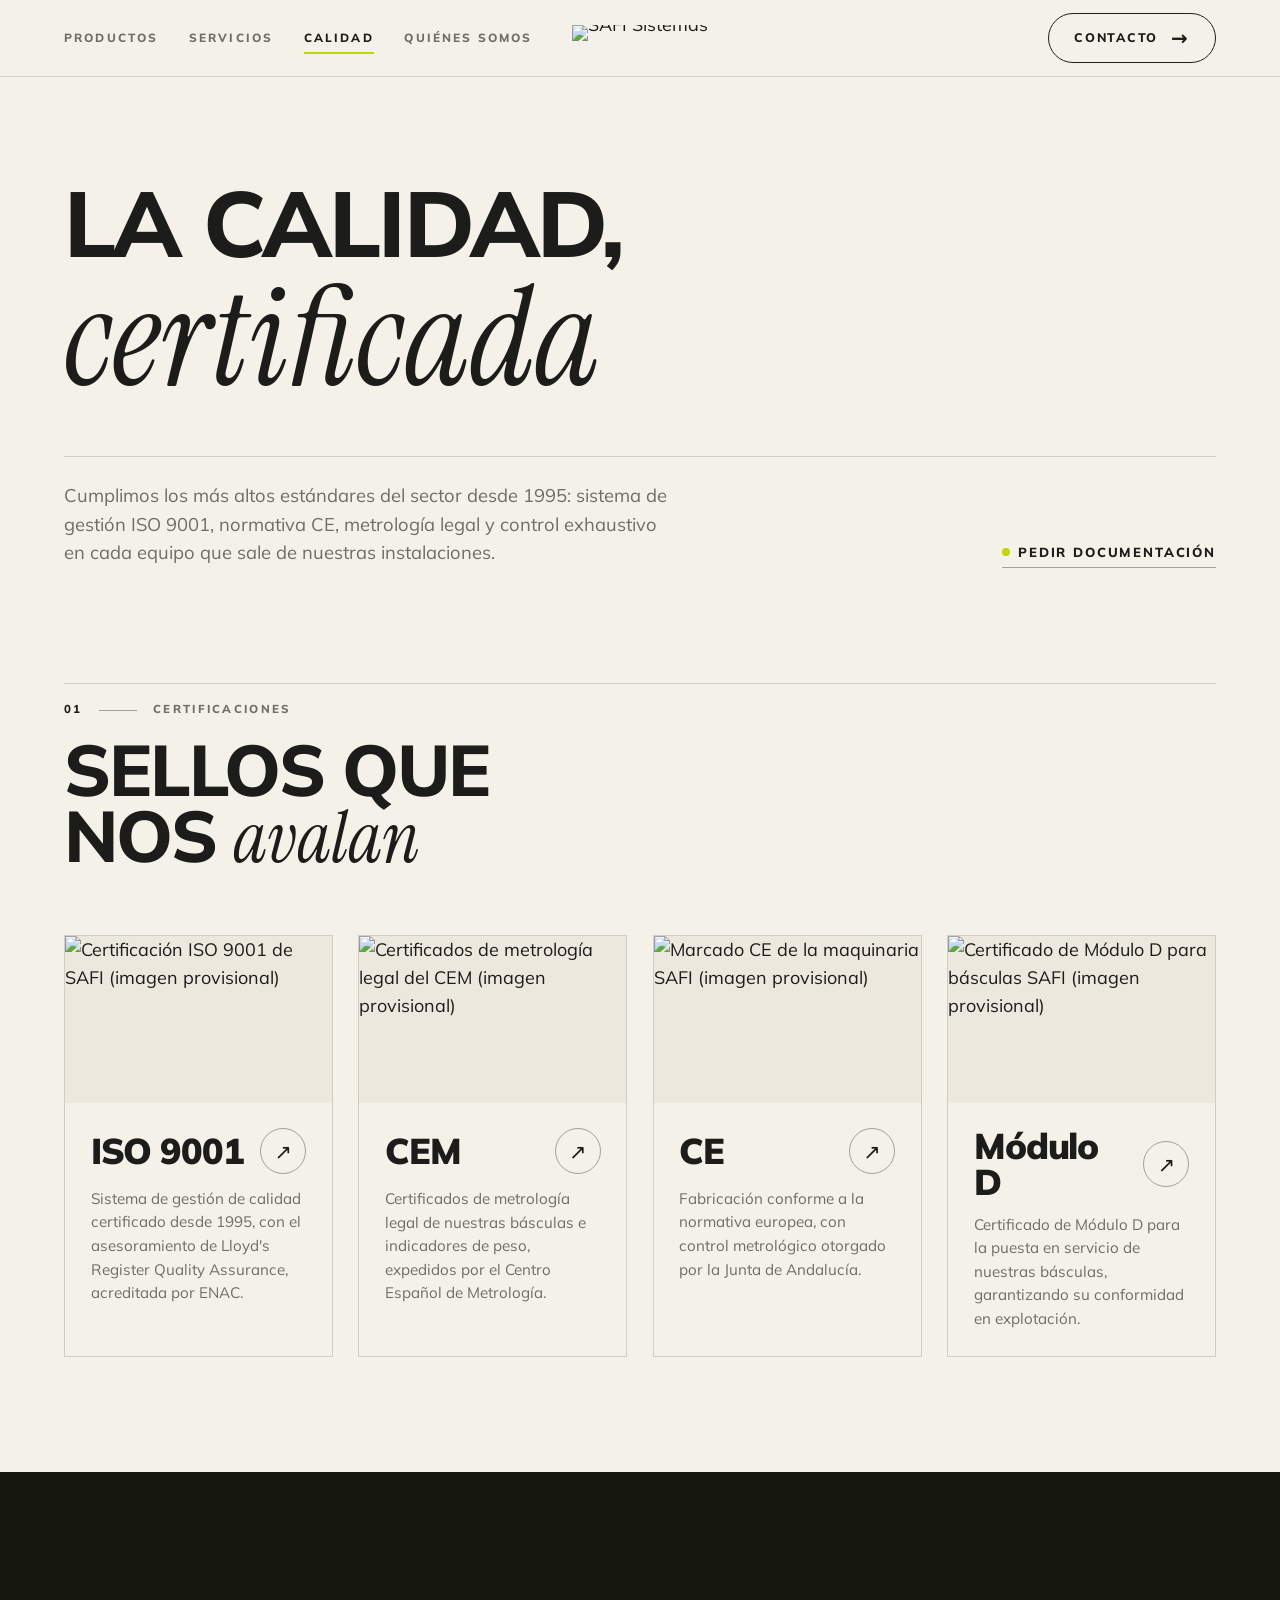
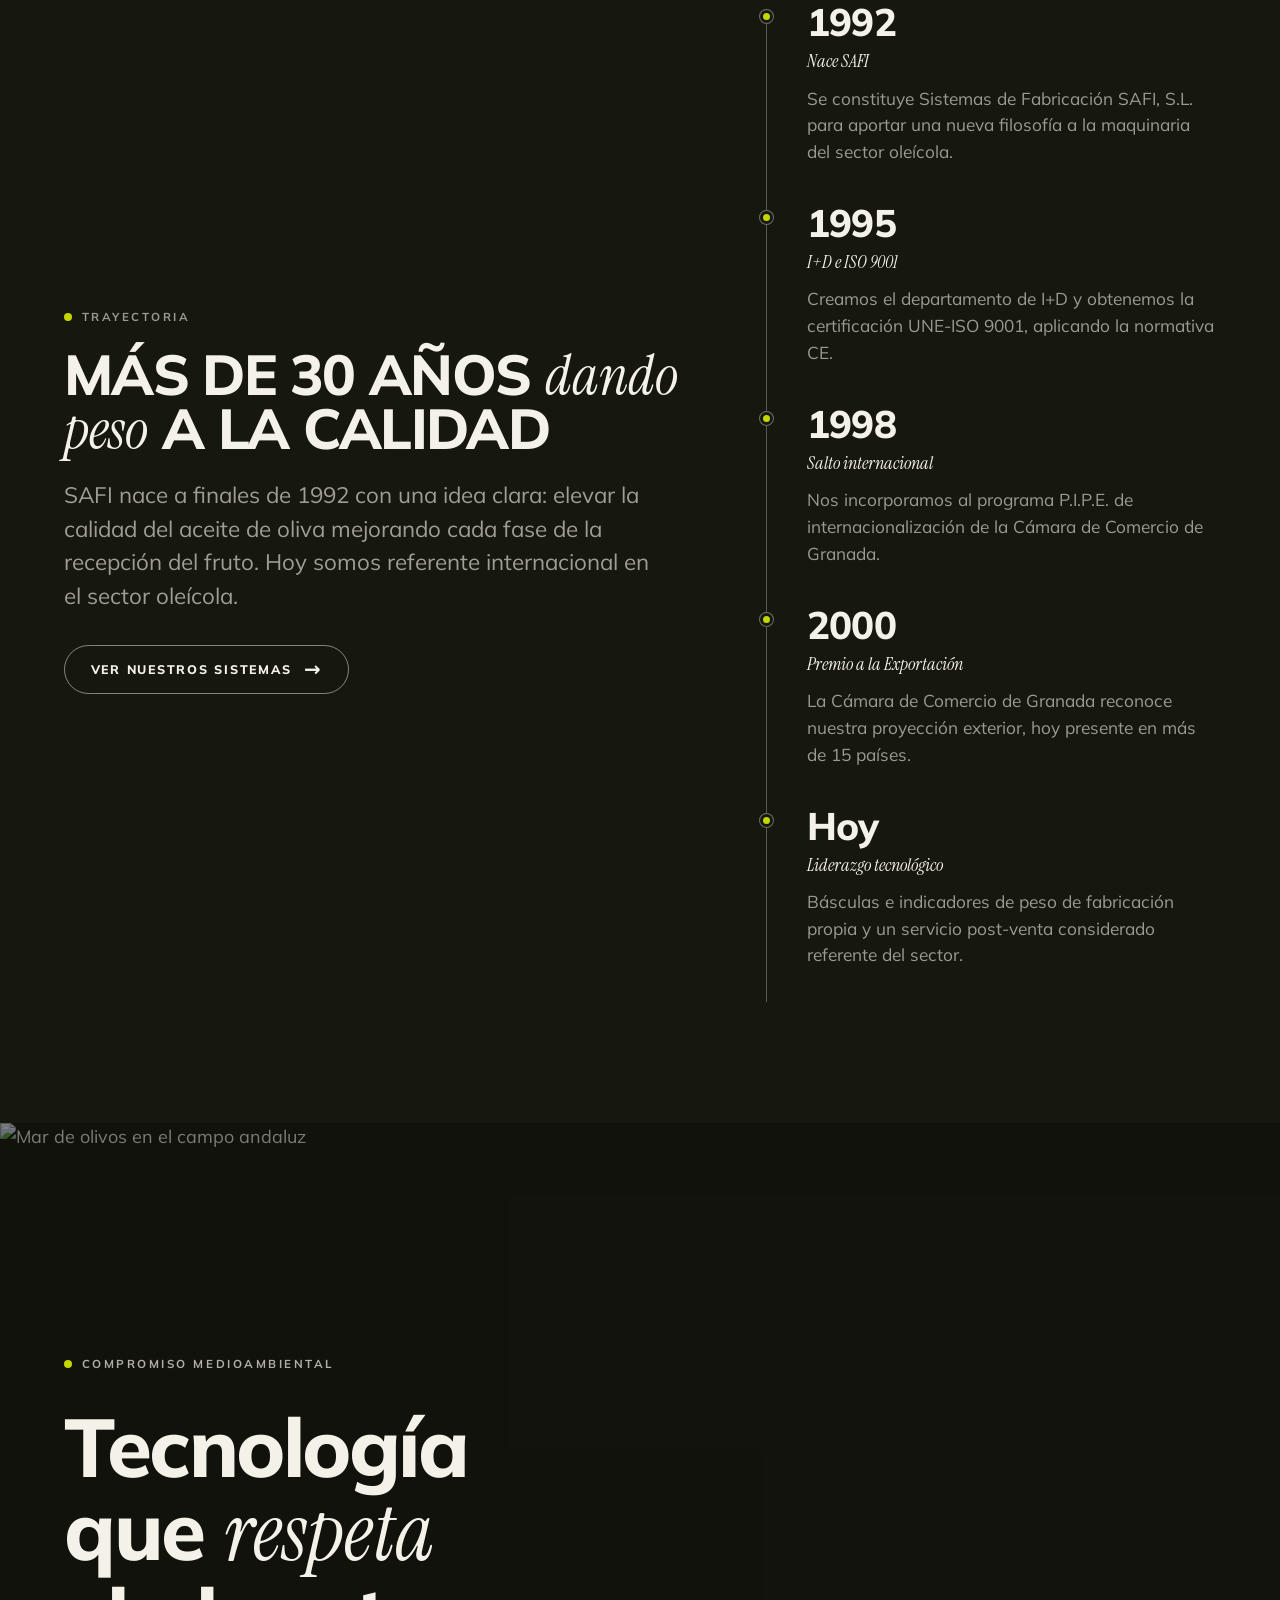
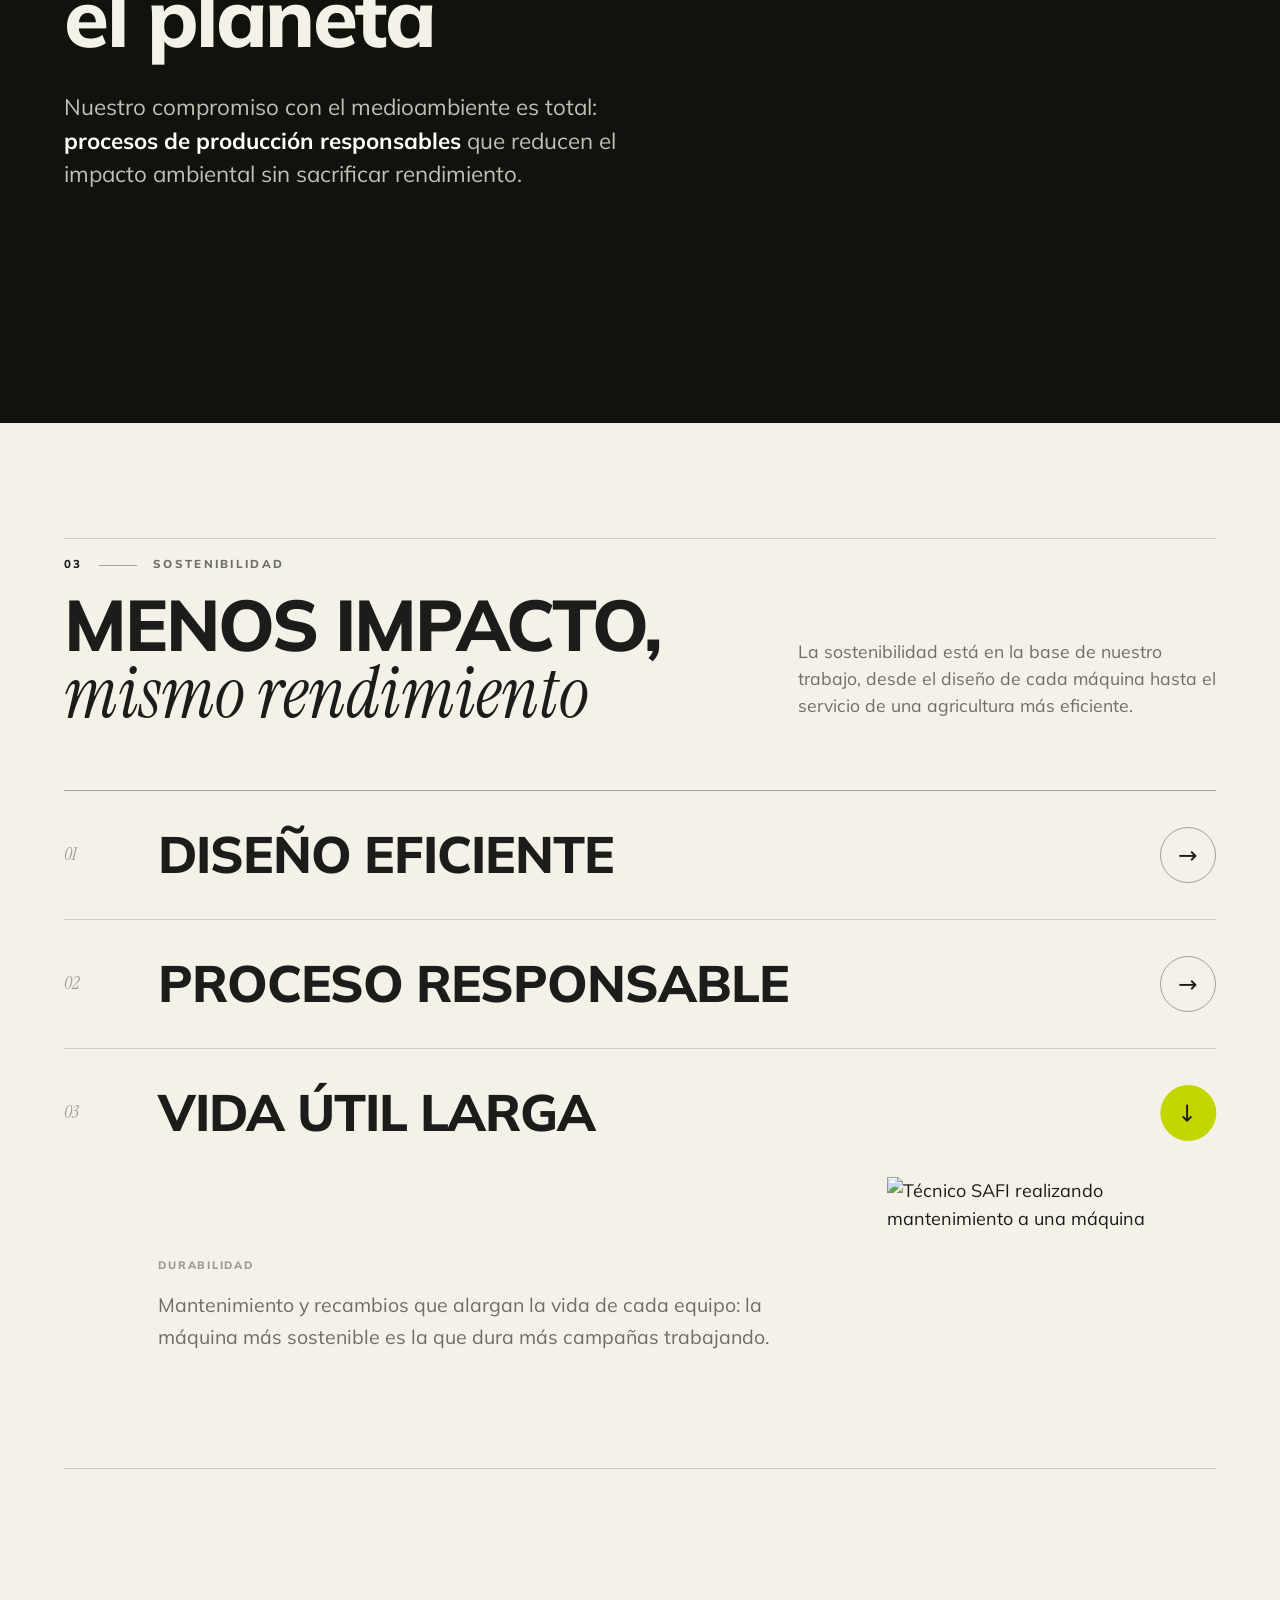
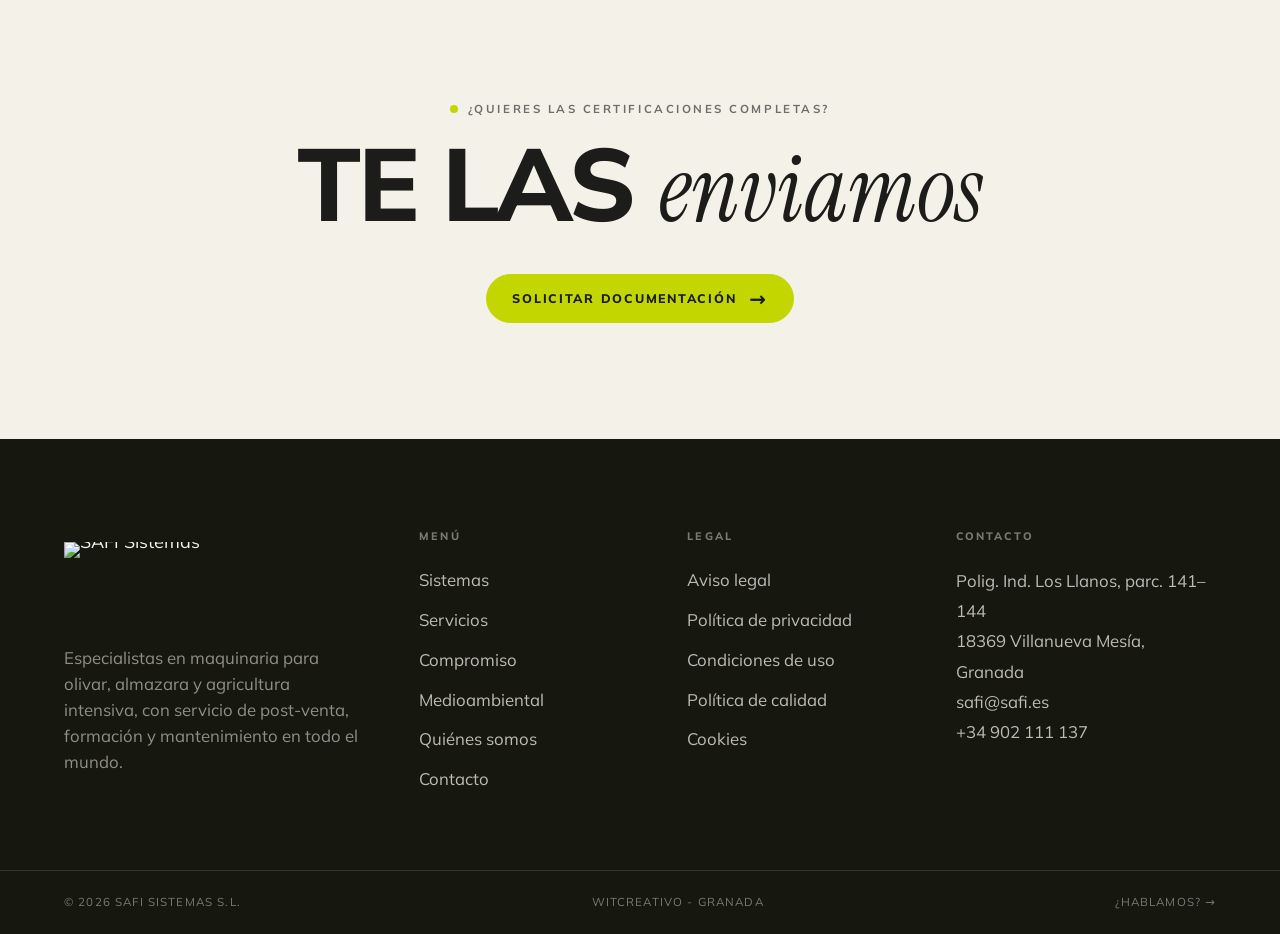
==== calidad.html @ 1bc88ba4 "Código" ====
<!DOCTYPE html>
<html lang="es">
<head>
  <meta charset="UTF-8">
  <meta name="viewport" content="width=device-width, initial-scale=1.0">
  <title>Calidad — Certificaciones y compromiso medioambiental | SAFI</title>
  <meta name="description" content="SAFI Sistemas cumple los más altos estándares de calidad del sector: ISO 9001, metrología legal CEM, normativa CE y un compromiso medioambiental total.">
  <link rel="preconnect" href="https://fonts.googleapis.com">
  <link rel="preconnect" href="https://fonts.gstatic.com" crossorigin>
  <link href="https://fonts.googleapis.com/css2?family=Mulish:wght@400;600;700;800;900&family=Instrument+Serif:ital@0;1&display=swap" rel="stylesheet">
  <link rel="stylesheet" href="css/style.css">
  <script defer src="js/main.js"></script>
</head>
<body>

  <!-- ============ HEADER ============ -->
  <header class="site-header">
    <div class="container header-inner">
      <nav class="main-nav" aria-label="Navegación principal">
        <a href="productos.html">Productos</a>
        <a href="servicios.html">Servicios</a>
        <a href="calidad.html">Calidad</a>
        <a href="quienes-somos.html">Quiénes somos</a>
      </nav>
      <a class="logo" href="index.html"><img src="assets/img/logo-negro.png" alt="SAFI Sistemas"></a>
      <a class="btn header-cta" href="contacto.html">Contacto <span class="arrow">→</span></a>
      <button class="menu-toggle" aria-label="Abrir menú" aria-expanded="false"><span></span><span></span></button>
    </div>
  </header>

  <!-- ============ MENÚ MÓVIL ============ -->
  <nav class="mobile-nav" aria-label="Navegación móvil">
    <a href="index.html" style="--i:0">Inicio <span class="mn-num">01</span></a>
    <a href="productos.html" style="--i:1">Productos <span class="mn-num">02</span></a>
    <a href="servicios.html" style="--i:2">Servicios <span class="mn-num">03</span></a>
    <a href="calidad.html" style="--i:3">Calidad <span class="mn-num">04</span></a>
    <a href="quienes-somos.html" style="--i:4">Quiénes somos <span class="mn-num">05</span></a>
    <a href="contacto.html" style="--i:5">Contacto <span class="mn-num">06</span></a>
    <p class="mobile-nav-foot">Polig. Ind. Los Llanos, Villanueva Mesía (Granada) · +34 902 111 137</p>
  </nav>

  <main>

    <!-- ============ HERO PÁGINA ============ -->
    <section class="page-hero">
      <div class="container">        <h1 class="display reveal" style="--d:.1s">La calidad,<span class="serif-it">certificada</span></h1>
        <div class="page-hero-foot reveal" style="--d:.2s">
          <p>Cumplimos los más altos estándares del sector desde 1995: sistema de gestión ISO 9001, normativa CE, metrología legal y control exhaustivo en cada equipo que sale de nuestras instalaciones.</p>
          <a class="link-more" href="contacto.html"><span class="dot"></span> Pedir documentación</a>
        </div>
      </div>
    </section>

    <!-- ============ 01 · CERTIFICACIONES ============ -->
    <section class="section">
      <div class="container">
        <div class="section-label reveal"><span class="num">01</span> Certificaciones</div>
        <div class="section-head">
          <h2 class="display reveal" style="--d:.1s">Sellos que nos <span class="serif-it">avalan</span></h2>
          <p class="side reveal" style="--d:.2s">Cada certificación es el resultado de auditorías externas y de un departamento de I+D que trabaja con las tecnologías más vanguardistas.</p>
        </div>

        <div class="cert-grid cert-grid--media">
          <article class="cert-card cert-card--zoom reveal" role="button" tabindex="0" data-full="assets/img/cert-iso.jpg" aria-label="Ver certificado ISO 9001 ampliado">
            <div class="cert-media"><img src="assets/img/cert-iso.jpg" alt="Certificación ISO 9001 de SAFI (imagen provisional)"></div>
            <div class="cert-body">
              <div class="cert-top"><p class="cert-abbr">ISO 9001</p><span class="cert-open">↗</span></div>
              <p class="cert-name">Sistema de gestión de calidad certificado desde 1995, con el asesoramiento de Lloyd's Register Quality Assurance, acreditada por ENAC.</p>
            </div>
          </article>
          <article class="cert-card cert-card--zoom reveal" style="--d:.08s" role="button" tabindex="0" data-full="assets/img/cert-cem.jpg" aria-label="Ver certificados del CEM ampliados">
            <div class="cert-media"><img src="assets/img/cert-cem.jpg" alt="Certificados de metrología legal del CEM (imagen provisional)"></div>
            <div class="cert-body">
              <div class="cert-top"><p class="cert-abbr">CEM</p><span class="cert-open">↗</span></div>
              <p class="cert-name">Certificados de metrología legal de nuestras básculas e indicadores de peso, expedidos por el Centro Español de Metrología.</p>
            </div>
          </article>
          <article class="cert-card cert-card--zoom reveal" style="--d:.16s" role="button" tabindex="0" data-full="assets/img/cert-ce.jpg" aria-label="Ver marcado CE ampliado">
            <div class="cert-media"><img src="assets/img/cert-ce.jpg" alt="Marcado CE de la maquinaria SAFI (imagen provisional)"></div>
            <div class="cert-body">
              <div class="cert-top"><p class="cert-abbr">CE</p><span class="cert-open">↗</span></div>
              <p class="cert-name">Fabricación conforme a la normativa europea, con control metrológico otorgado por la Junta de Andalucía.</p>
            </div>
          </article>
          <article class="cert-card cert-card--zoom reveal" style="--d:.24s" role="button" tabindex="0" data-full="assets/img/cert-modulod.jpg" aria-label="Ver certificado de Módulo D ampliado">
            <div class="cert-media"><img src="assets/img/cert-modulod.jpg" alt="Certificado de Módulo D para básculas SAFI (imagen provisional)"></div>
            <div class="cert-body">
              <div class="cert-top"><p class="cert-abbr">Módulo D</p><span class="cert-open">↗</span></div>
              <p class="cert-name">Certificado de Módulo D para la puesta en servicio de nuestras básculas, garantizando su conformidad en explotación.</p>
            </div>
          </article>
        </div>
      </div>
    </section>

    <!-- ============ 02 · HISTORIA ============ -->
    <section class="section section--dark">
      <div class="container">
        <div class="split split--wide-left">
          <div class="content">
            <p class="eyebrow reveal" style="color:rgba(244,241,233,.6)">Trayectoria</p>
            <h2 class="display reveal" style="--d:.1s">Más de 30 años <span class="serif-it">dando peso</span> a la calidad</h2>
            <p class="lead reveal" style="--d:.2s">SAFI nace a finales de 1992 con una idea clara: elevar la calidad del aceite de oliva mejorando cada fase de la recepción del fruto. Hoy somos referente internacional en el sector oleícola.</p>
            <a class="btn btn--ghost-light reveal" style="--d:.3s" href="productos.html">Ver nuestros sistemas <span class="arrow">→</span></a>
          </div>
          <div class="timeline reveal" style="--d:.2s">
            <div class="timeline-item">
              <p class="tl-year">1992</p>
              <p class="tl-title">Nace SAFI</p>
              <p>Se constituye Sistemas de Fabricación SAFI, S.L. para aportar una nueva filosofía a la maquinaria del sector oleícola.</p>
            </div>
            <div class="timeline-item">
              <p class="tl-year">1995</p>
              <p class="tl-title">I+D e ISO 9001</p>
              <p>Creamos el departamento de I+D y obtenemos la certificación UNE-ISO 9001, aplicando la normativa CE.</p>
            </div>
            <div class="timeline-item">
              <p class="tl-year">1998</p>
              <p class="tl-title">Salto internacional</p>
              <p>Nos incorporamos al programa P.I.P.E. de internacionalización de la Cámara de Comercio de Granada.</p>
            </div>
            <div class="timeline-item">
              <p class="tl-year">2000</p>
              <p class="tl-title">Premio a la Exportación</p>
              <p>La Cámara de Comercio de Granada reconoce nuestra proyección exterior, hoy presente en más de 15 países.</p>
            </div>
            <div class="timeline-item">
              <p class="tl-year">Hoy</p>
              <p class="tl-title">Liderazgo tecnológico</p>
              <p>Básculas e indicadores de peso de fabricación propia y un servicio post-venta considerado referente del sector.</p>
            </div>
          </div>
        </div>
      </div>
    </section>

    <!-- ============ MEDIOAMBIENTE (IMAGEN DE FONDO FULL) ============ -->
    <section class="banner-full banner-full--bg" id="medioambiente">
      <div class="banner-bg"><img src="assets/img/safi-banco2.png" alt="Mar de olivos en el campo andaluz"></div>
      <div class="container">
        <div class="banner-side">
          <p class="eyebrow reveal">Compromiso medioambiental</p>
          <h2 class="banner-title reveal" style="--d:.1s">Tecnología que <span class="serif-it">respeta</span> el planeta</h2>
          <p class="lead reveal" style="--d:.2s">Nuestro compromiso con el medioambiente es total: <strong>procesos de producción responsables</strong> que reducen el impacto ambiental sin sacrificar rendimiento.</p>
        </div>
      </div>
    </section>

    <section class="section">
      <div class="container">
        <div class="section-label reveal"><span class="num">03</span> Sostenibilidad</div>
        <div class="section-head">
          <h2 class="display reveal" style="--d:.1s">Menos impacto, <span class="serif-it">mismo rendimiento</span></h2>
          <p class="side reveal" style="--d:.2s">La sostenibilidad está en la base de nuestro trabajo, desde el diseño de cada máquina hasta el servicio de una agricultura más eficiente.</p>
        </div>
        <div class="acc-rows">
          <div class="acc-item reveal">
            <button class="acc-head" aria-expanded="false">
              <span class="acc-num">01</span>
              <span class="acc-title">Diseño eficiente</span>
              <span class="acc-arrow">→</span>
            </button>
            <div class="acc-body">
              <div class="acc-body-inner">
                <div>
                  <span class="acc-tag">Eficiencia</span>
                  <p>Máquinas que optimizan el consumo de agua y energía en cada fase de la limpieza y el lavado del fruto, desde el primer boceto.</p>
                </div>
                <figure><img src="assets/img/aceitunadetalles.jpg" alt="Aceitunas en el olivo, origen de un producto de máxima calidad"></figure>
              </div>
            </div>
          </div>
          <div class="acc-item reveal" style="--d:.08s">
            <button class="acc-head" aria-expanded="false">
              <span class="acc-num">02</span>
              <span class="acc-title">Proceso responsable</span>
              <span class="acc-arrow">→</span>
            </button>
            <div class="acc-body">
              <div class="acc-body-inner">
                <div>
                  <span class="acc-tag">Producción</span>
                  <p>Producción con procesos responsables que reducen el impacto ambiental de principio a fin de la cadena, sin sacrificar rendimiento.</p>
                </div>
                <figure><img src="assets/img/cinta-aceitunas.jpg" alt="Aceituna recorriendo la línea de recepción de una almazara"></figure>
              </div>
            </div>
          </div>
          <div class="acc-item reveal" style="--d:.16s">
            <button class="acc-head" aria-expanded="false">
              <span class="acc-num">03</span>
              <span class="acc-title">Vida útil larga</span>
              <span class="acc-arrow">→</span>
            </button>
            <div class="acc-body">
              <div class="acc-body-inner">
                <div>
                  <span class="acc-tag">Durabilidad</span>
                  <p>Mantenimiento y recambios que alargan la vida de cada equipo: la máquina más sostenible es la que dura más campañas trabajando.</p>
                </div>
                <figure><img src="assets/img/tecnico.jpg" alt="Técnico SAFI realizando mantenimiento a una máquina"></figure>
              </div>
            </div>
          </div>
        </div>
      </div>
    </section>

    <!-- ============ CTA FINAL ============ -->
    <section class="section cta-final">
      <div class="container">
        <p class="eyebrow reveal" style="justify-content:center;display:flex">¿Quieres las certificaciones completas?</p>
        <h2 class="display mt-1 reveal" style="--d:.1s">Te las <span class="serif-it">enviamos</span></h2>
        <a class="btn btn--accent reveal" style="--d:.2s" href="contacto.html">Solicitar documentación <span class="arrow">→</span></a>
      </div>
    </section>

  </main>

  <!-- ============ FOOTER ============ -->
  <footer class="site-footer">
    <div class="container footer-top">
      <div class="footer-brand">
        <a class="logo footer-logo" href="index.html"><img src="assets/img/logo-blanco.png" alt="SAFI Sistemas"></a>
        <p>Especialistas en maquinaria para olivar, almazara y agricultura intensiva, con servicio de post-venta, formación y mantenimiento en todo el mundo.</p>
      </div>
      <div class="footer-col">
        <h4>Menú</h4>
        <ul>
          <li><a href="productos.html">Sistemas</a></li>
          <li><a href="servicios.html">Servicios</a></li>
          <li><a href="calidad.html">Compromiso</a></li>
          <li><a href="calidad.html#medioambiente">Medioambiental</a></li>
          <li><a href="quienes-somos.html">Quiénes somos</a></li>
          <li><a href="contacto.html">Contacto</a></li>
        </ul>
      </div>
      <div class="footer-col">
        <h4>Legal</h4>
        <ul>
          <li><a href="#">Aviso legal</a></li>
          <li><a href="#">Política de privacidad</a></li>
          <li><a href="#">Condiciones de uso</a></li>
          <li><a href="#">Política de calidad</a></li>
          <li><a href="#">Cookies</a></li>
        </ul>
      </div>
      <div class="footer-col">
        <h4>Contacto</h4>
        <address>
          Polig. Ind. Los Llanos, parc. 141–144<br>
          18369 Villanueva Mesía, Granada<br>
          <a href="mailto:safi@safi.es">safi@safi.es</a><br>
          <a href="tel:+34902111137">+34 902 111 137</a>
        </address>
      </div>
    </div>
    <div class="container footer-bottom">
      <span>© <span data-year>2026</span> SAFI Sistemas S.L.</span>
      <span>witcreativo - granada</span>
      <a href="contacto.html">¿Hablamos? →</a>
    </div>
  </footer>

</body>
</html>
---- css/style.css ----
/* ============================================================
   SAFI SISTEMAS — Rediseño editorial
   ------------------------------------------------------------
   COLOR DE ÉNFASIS:
   El cliente duda entre verde y amarillo. Para cambiarlo,
   edita SOLO la variable --accent de aquí abajo.
   ============================================================ */

:root {
  /* ▼▼▼ COLOR DE ÉNFASIS — cambiar aquí ▼▼▼ */
  --accent: #C4D600;              /* Verde lima (Pantone 382 C, color de marca) */
  /* --accent: #F2C200; */        /* Amarillo — descomentar esta línea y comentar la de arriba */
  /* ▲▲▲▲▲▲▲▲▲▲▲▲▲▲▲▲▲▲▲▲▲▲▲▲▲▲▲▲▲ */

  --accent-ink: #1c1d1a;          /* color del texto cuando va sobre el acento */
  --ink: #1c1d1a;                 /* negro suave (Pantone 419 C aprox.) */
  --ink-60: rgba(28, 29, 26, .62);
  --ink-40: rgba(28, 29, 26, .42);
  --paper: #f4f1e9;               /* crema editorial */
  --paper-2: #ece8dd;             /* crema algo más oscuro */
  --dark: #16170f;                /* bloques oscuros */
  --dark-2: #1e2013;
  --line: rgba(28, 29, 26, .16);  /* líneas finas */
  --line-strong: rgba(28, 29, 26, .38);

  --font-sans: "Mulish", system-ui, sans-serif;
  --font-serif: "Instrument Serif", Georgia, serif;

  --pad: clamp(1.25rem, 5vw, 5rem);
  --radius: 0;
  --ease: cubic-bezier(.22, 1, .36, 1);
}

/* ---------- Reset ---------- */
*, *::before, *::after { box-sizing: border-box; margin: 0; padding: 0; }
html { scroll-behavior: smooth; }
body {
  font-family: var(--font-sans);
  background: var(--paper);
  color: var(--ink);
  line-height: 1.55;
  font-size: 1.125rem;
  -webkit-font-smoothing: antialiased;
  overflow-x: hidden;
}
img { display: block; max-width: 100%; }
a { color: inherit; text-decoration: none; }
ul, ol { list-style: none; }
button { font: inherit; color: inherit; background: none; border: 0; cursor: pointer; }
::selection { background: var(--accent); color: var(--accent-ink); }

.container { width: 100%; margin-inline: auto; padding-inline: var(--pad); }

/* ---------- Tipografía editorial ---------- */
.display {
  font-weight: 800;
  text-transform: uppercase;
  letter-spacing: -.03em;
  line-height: .92;
}
.serif-it {
  font-family: var(--font-serif);
  font-style: italic;
  font-weight: 400;
  text-transform: none;
  letter-spacing: 0;
}
h1, h2, h3 { text-wrap: balance; }

.eyebrow {
  display: inline-flex;
  align-items: center;
  gap: .6rem;
  font-size: .72rem;
  font-weight: 700;
  letter-spacing: .22em;
  text-transform: uppercase;
  color: var(--ink-60);
}
.eyebrow::before {
  content: "";
  width: 8px; height: 8px;
  border-radius: 50%;
  background: var(--accent);
  flex: none;
}
.section-label {
  display: flex;
  align-items: baseline;
  gap: 1rem;
  font-size: .72rem;
  font-weight: 800;
  letter-spacing: .2em;
  text-transform: uppercase;
  color: var(--ink-60);
  border-top: 1px solid var(--line);
  padding-top: 1rem;
}
.section-label .num { color: var(--ink); }
.section-label .num::after { content: ""; display: inline-block; width: 2.4rem; height: 1px; background: var(--line-strong); margin-left: 1rem; vertical-align: middle; }

.lead { font-size: clamp(1.15rem, 1.75vw, 1.5rem); line-height: 1.5; color: var(--ink-60); max-width: 46ch; }
.lead strong, .lead b { color: var(--ink); font-weight: 700; }

/* ---------- Botones y enlaces ---------- */
.btn {
  display: inline-flex;
  align-items: center;
  gap: .8rem;
  padding: .85rem 1.6rem;
  border-radius: 999px;
  border: 1px solid var(--ink);
  font-size: .78rem;
  font-weight: 800;
  letter-spacing: .14em;
  text-transform: uppercase;
  transition: background .35s var(--ease), color .35s var(--ease), border-color .35s var(--ease), transform .35s var(--ease);
}
.btn .arrow { transition: transform .35s var(--ease); font-size: 1.6em; line-height: 1; }
.btn:hover { background: var(--ink); color: var(--paper); }
.btn:hover .arrow { transform: translateX(4px); }
.btn--accent { background: var(--accent); border-color: var(--accent); color: var(--accent-ink); }
.btn--accent:hover { background: var(--ink); border-color: var(--ink); color: var(--paper); }
.btn--ghost-light { border-color: rgba(244, 241, 233, .5); color: var(--paper); }
.btn--ghost-light:hover { background: var(--accent); border-color: var(--accent); color: var(--accent-ink); }

.link-more {
  display: inline-flex;
  align-items: center;
  gap: .5rem;
  font-size: .82rem;
  font-weight: 800;
  letter-spacing: .14em;
  text-transform: uppercase;
  padding-bottom: .3rem;
  border-bottom: 1px solid var(--line-strong);
  transition: border-color .3s, gap .3s var(--ease);
}
.link-more:hover { border-color: var(--ink); gap: .9rem; }
.link-more .dot { width: 8px; height: 8px; border-radius: 50%; background: var(--accent); }

/* ---------- Header ---------- */
.site-header {
  position: fixed;
  inset: 0 0 auto 0;
  z-index: 100;
  background: color-mix(in srgb, var(--paper) 86%, transparent);
  backdrop-filter: blur(12px);
  -webkit-backdrop-filter: blur(12px);
  border-bottom: 1px solid var(--line);
  transition: transform .45s var(--ease), background .3s;
}
.site-header.is-hidden { transform: translateY(-101%); }
.header-inner {
  display: grid;
  grid-template-columns: 1fr auto 1fr;
  align-items: center;
  gap: 2rem;
  height: 76px;
}
.header-inner .logo { grid-column: 2; justify-self: center; }
.header-inner .main-nav { grid-column: 1; justify-self: start; }
.header-inner .header-cta { grid-column: 3; justify-self: end; }
.header-inner .menu-toggle { grid-column: 3; justify-self: end; }
.logo {
  display: inline-flex;
  align-items: center;
  line-height: 0;
}
.logo img { height: 26px; width: auto; display: block; }

.main-nav { display: flex; align-items: center; gap: clamp(1.2rem, 2.4vw, 2.6rem); }
.main-nav a {
  position: relative;
  font-size: .74rem;
  font-weight: 800;
  letter-spacing: .18em;
  text-transform: uppercase;
  color: var(--ink-60);
  padding: .4rem 0;
  transition: color .25s;
}
.main-nav a::after {
  content: "";
  position: absolute;
  left: 0; bottom: 0;
  width: 100%; height: 2px;
  background: var(--accent);
  transform: scaleX(0);
  transform-origin: left;
  transition: transform .35s var(--ease);
}
.main-nav a:hover, .main-nav a[aria-current="page"] { color: var(--ink); }
.main-nav a:hover::after, .main-nav a[aria-current="page"]::after { transform: scaleX(1); }

.header-cta { display: inline-flex; }
.menu-toggle {
  display: none;
  width: 44px; height: 44px;
  border: 1px solid var(--line-strong);
  border-radius: 50%;
  position: relative;
  z-index: 120;
}
.mobile-nav { display: none; }
.menu-toggle span {
  position: absolute;
  left: 12px; right: 12px;
  height: 2px;
  background: var(--ink);
  transition: transform .35s var(--ease), top .35s var(--ease), opacity .25s;
}
.menu-toggle span:nth-child(1) { top: 17px; }
.menu-toggle span:nth-child(2) { top: 25px; }
body.menu-open .menu-toggle span:nth-child(1) { top: 21px; transform: rotate(45deg); }
body.menu-open .menu-toggle span:nth-child(2) { top: 21px; transform: rotate(-45deg); }
body.menu-open .site-header { background: transparent; border-color: transparent; z-index: 130; backdrop-filter: none; -webkit-backdrop-filter: none; }
body.menu-open .logo img { filter: brightness(0) invert(1); }
body.menu-open .menu-toggle { border-color: rgba(244,241,233,.45); }
body.menu-open .menu-toggle span { background: var(--paper); }

/* ---------- Hero inicio: vídeo a pantalla completa ---------- */
.hero-home {
  position: relative;
  min-height: 100svh;
  display: flex;
  flex-direction: column;
  justify-content: flex-start;
  padding-top: calc(76px + 60px);
  overflow: clip;
  color: var(--paper);
}
.hero-home .container { position: relative; z-index: 3; }
.hero-home .container.hero-top { z-index: 3; pointer-events: none; }
.hero-home .container.hero-top a, .hero-home .container.hero-top .hero-tagline, .hero-home .container.hero-top .hero-meta { pointer-events: auto; }
.hero-video {
  position: absolute;
  inset: 0;
  z-index: 0;
  overflow: hidden;
}
.hero-video video,
.hero-video img {
  position: absolute;
  inset: 0;
  width: 100%;
  height: 100%;
  object-fit: cover;
  display: block;
}
.hero-video::after {
  content: "";
  position: absolute;
  inset: 0;
  background: linear-gradient(to top, rgba(12,13,8,.62), rgba(12,13,8,.18) 55%, rgba(12,13,8,.25));
}
.hero-kicker {
  display: flex;
  justify-content: space-between;
  align-items: flex-end;
  gap: 2rem;
  flex-wrap: wrap;
  margin-bottom: clamp(1.2rem, 3vh, 2.5rem);
}
.hero-tagline {
  font-size: clamp(1.5rem, 2.9vw, 2.5rem);
  line-height: 1.15;
  max-width: 24ch;
  font-weight: 700;
  letter-spacing: -.01em;
  text-shadow: 0 2px 24px rgba(12,13,8,.5);
}
.hero-tagline .serif-it { font-size: 1.12em; }
.hero-meta {
  font-size: .75rem;
  letter-spacing: .18em;
  text-transform: uppercase;
  color: rgba(244,241,233,.85);
  text-align: right;
  line-height: 2;
  text-shadow: 0 1px 14px rgba(12,13,8,.6);
}
.hero-meta-block { display: grid; justify-items: end; gap: 1.1rem; }
@media (max-width: 860px) {
  .hero-meta-block { justify-items: center; margin-inline: auto; }
  .hero-meta { text-align: center; }
}
.hero-scroll-btn {
  width: 56px;
  aspect-ratio: 1;
  border-radius: 50%;
  background: var(--accent);
  color: var(--accent-ink);
  display: grid;
  place-items: center;
  font-size: 1.3rem;
  transition: transform .35s var(--ease), background .3s;
}
.hero-scroll-btn:hover { transform: translateY(5px); }
.hero-logo {
  position: relative;
  z-index: 2;
  width: 100%;
  padding-inline: var(--pad);
  padding-bottom: 0;
  margin-top: auto;
}
.hero-logo img {
  display: block;
  width: min(92%, 1400px);
  margin-inline: auto;
  height: auto;
  user-select: none;
}

/* ---------- Marquee ---------- */
.marquee {
  border-block: 1px solid var(--line);
  padding-block: 1.1rem;
  overflow: hidden;
  white-space: nowrap;
  background: var(--paper);
}
.marquee--accent { background: var(--accent); color: var(--accent-ink); border-color: transparent; }
.marquee--dark { background: var(--dark); color: var(--paper); border-color: transparent; }
.marquee-track {
  display: inline-flex;
  align-items: center;
  gap: 3rem;
  padding-right: 3rem;
  animation: marquee 26s linear infinite;
  font-weight: 800;
  text-transform: uppercase;
  letter-spacing: .1em;
  font-size: clamp(.9rem, 1.6vw, 1.25rem);
}
.marquee-track .serif-it { font-size: 1.2em; letter-spacing: 0; }
.marquee-track .sep { width: 9px; height: 9px; border-radius: 50%; background: currentColor; opacity: .55; flex: none; }
.marquee--accent .marquee-track .sep { background: var(--accent-ink); }
@keyframes marquee { to { transform: translateX(-50%); } }
.marquee:hover .marquee-track { animation-play-state: paused; }

/* ---------- Secciones genéricas ---------- */
.section { padding-block: clamp(4rem, 9vw, 8.5rem); }
.section--tight { padding-block: clamp(2.5rem, 6vw, 5rem); }
.section--dark { background: var(--dark); color: var(--paper); }
.section--dark .section-label { border-color: rgba(244,241,233,.18); color: rgba(244,241,233,.55); }
.section--dark .section-label .num { color: var(--paper); }
.section--dark .lead { color: rgba(244,241,233,.62); }
.section--dark .lead strong { color: var(--paper); }
.section--paper2 { background: var(--paper-2); }

.section-head {
  display: grid;
  grid-template-columns: 1fr auto;
  align-items: end;
  gap: 2rem;
  margin-bottom: clamp(2.5rem, 5vw, 4.5rem);
}
.section-head h2 { font-size: clamp(2.4rem, 5.6vw, 5rem); margin-top: 1.2rem; }
.section-head h2 .serif-it { font-size: 1em; }
.section-head .side { max-width: 38ch; font-size: 1.1rem; color: var(--ink-60); padding-bottom: .4rem; }
.section--dark .section-head .side { color: rgba(244,241,233,.6); }

/* cabecera con texto lateral alineado a la fila de imágenes (imagen1) */
.section-head--rows { align-items: start; }
.section-head--rows .side {
  padding-bottom: 0;
  padding-top: clamp(1rem, 3vh, 2.2rem);
  max-width: none;
  /* el borde izquierdo del texto coincide con el borde izquierdo de las miniaturas:
     ancho = miniatura + hueco + flecha de la fila inferior */
  width: calc(clamp(180px, 21vw, 360px) + clamp(1.2rem, 3vw, 3rem) + clamp(44px, 4.5vw, 64px));
}

/* ---------- Lista editorial numerada (servicios / productos) ---------- */
.rows { border-top: 1px solid var(--line-strong); }
.row-item {
  position: relative;
  display: grid;
  grid-template-columns: auto 1fr auto auto;
  align-items: center;
  gap: clamp(1.2rem, 3vw, 3rem);
  padding: clamp(1.4rem, 2.6vw, 2.4rem) 0;
  border-bottom: 1px solid var(--line);
  transition: padding .4s var(--ease), background .4s var(--ease);
}
.row-item:hover { padding-left: 1.2rem; }
.row-item .row-num {
  font-family: var(--font-serif);
  font-style: italic;
  font-size: clamp(1rem, 1.6vw, 1.4rem);
  color: var(--ink-40);
  min-width: 2.4ch;
}
.row-item h3 {
  font-size: clamp(1.8rem, 4.4vw, 3.6rem);
  font-weight: 800;
  text-transform: uppercase;
  letter-spacing: -.02em;
  line-height: 1;
  transition: color .3s;
}
.row-item .row-desc {
  grid-column: 2;
  max-width: 52ch;
  color: var(--ink-60);
  font-size: 1.08rem;
  margin-top: .6rem;
}
.row-item .row-thumb {
  width: clamp(180px, 21vw, 360px);
  aspect-ratio: 21/9;
  border-radius: var(--radius);
  overflow: hidden;
  flex: none;
}
.row-item .row-thumb img { width: 100%; height: 100%; object-fit: cover; transition: transform .9s var(--ease); }
.row-item:hover .row-thumb img { transform: scale(1.08); }
.row-item .row-arrow {
  width: clamp(46px, 4.5vw, 64px);
  aspect-ratio: 1;
  border: 1px solid var(--line-strong);
  border-radius: 50%;
  display: grid;
  place-items: center;
  font-size: 1.4rem;
  transition: background .35s var(--ease), color .35s, border-color .35s, transform .35s var(--ease);
}
.row-item:hover .row-arrow { background: var(--accent); border-color: var(--accent); color: var(--accent-ink); transform: rotate(-45deg); }
.rows--dark { border-color: rgba(244,241,233,.35); }
.rows--dark .row-item { border-color: rgba(244,241,233,.16); }
.rows--dark .row-desc { color: rgba(244,241,233,.6); }
.rows--dark .row-num { color: rgba(244,241,233,.4); }
.rows--dark .row-arrow { border-color: rgba(244,241,233,.4); }

/* ---------- Bloque cita grande ---------- */
.big-quote { text-align: center; }
.big-quote p {
  font-size: clamp(1.8rem, 4.6vw, 4rem);
  line-height: 1.12;
  font-weight: 700;
  letter-spacing: -.02em;
  max-width: 22ch;
  margin-inline: auto;
}
.big-quote .serif-it { font-weight: 400; }
.big-quote .hl {
  background-image: linear-gradient(var(--accent), var(--accent));
  background-repeat: no-repeat;
  background-size: 100% .32em;
  background-position: 0 78%;
}

/* ---------- Stats ---------- */
.stats {
  display: grid;
  grid-template-columns: repeat(3, 1fr);
  border-top: 1px solid var(--line);
}
.stat {
  padding: clamp(1.6rem, 3vw, 2.8rem) clamp(1rem, 2.5vw, 2.5rem);
  border-left: 1px solid var(--line);
}
.stat:first-child { border-left: 0; padding-left: 0; }
.stat .stat-value {
  font-size: clamp(3rem, 7vw, 6rem);
  font-weight: 800;
  letter-spacing: -.04em;
  line-height: 1;
}
.stat .stat-value sup { font-size: .45em; color: var(--accent); -webkit-text-stroke: 1px var(--ink); }
.stat .stat-label {
  margin-top: .8rem;
  font-size: .72rem;
  font-weight: 800;
  letter-spacing: .18em;
  text-transform: uppercase;
  color: var(--ink-60);
}

/* ---------- Filas desplegables (estilo referencia) ---------- */
.acc-rows { border-top: 1px solid var(--line-strong); }
.acc-item { border-bottom: 1px solid var(--line); }
.acc-head {
  width: 100%;
  display: grid;
  grid-template-columns: 3.5rem 1fr auto;
  align-items: center;
  gap: clamp(1.2rem, 3vw, 2.5rem);
  padding: clamp(1.5rem, 2.8vw, 2.4rem) 0;
  text-align: left;
  transition: padding-left .35s var(--ease);
}
.acc-head:hover { padding-left: .8rem; }
.acc-num {
  font-family: var(--font-serif);
  font-style: italic;
  font-size: clamp(.95rem, 1.4vw, 1.2rem);
  color: var(--ink-40);
}
.acc-title {
  font-size: clamp(1.6rem, 4vw, 3.2rem);
  font-weight: 800;
  text-transform: uppercase;
  letter-spacing: -.02em;
  line-height: 1;
}
.acc-arrow {
  width: clamp(46px, 4.4vw, 62px);
  aspect-ratio: 1;
  border: 1px solid var(--line-strong);
  border-radius: 50%;
  display: grid;
  place-items: center;
  font-size: 1.45rem;
  transition: background .35s var(--ease), color .3s, border-color .3s, transform .45s var(--ease);
}
.acc-item.open .acc-arrow,
.acc-head:hover .acc-arrow { background: var(--accent); border-color: var(--accent); color: var(--accent-ink); }
.acc-item.open .acc-arrow { transform: rotate(90deg); }
.acc-body {
  max-height: 0;
  overflow: hidden;
  transition: max-height .6s var(--ease);
}
.acc-body-inner {
  display: grid;
  grid-template-columns: 1.35fr .65fr;
  gap: clamp(1.5rem, 3.5vw, 3.5rem);
  align-items: center;
  padding: 0 0 clamp(1.8rem, 3.5vw, 3rem) calc(3.5rem + clamp(1.2rem, 3vw, 2.5rem));
}
.acc-body-inner figure { border-radius: var(--radius); overflow: hidden; }
.acc-body-inner img { width: 100%; aspect-ratio: 4/3; object-fit: cover; display: block; }
.acc-body-inner p { color: var(--ink-60); max-width: 60ch; font-size: 1.22rem; line-height: 1.6; }
.acc-body-inner strong { color: inherit; font-weight: 700; }
.acc-body-inner .acc-tag {
  display: inline-block;
  font-size: .68rem;
  font-weight: 800;
  letter-spacing: .16em;
  text-transform: uppercase;
  color: var(--ink-40);
  margin-bottom: 1rem;
}
/* versión oscura */
.section--dark .acc-rows, .acc-rows--dark { border-top-color: rgba(244,241,233,.3); }
.section--dark .acc-item, .acc-rows--dark .acc-item { border-bottom-color: rgba(244,241,233,.16); }
.section--dark .acc-num, .acc-rows--dark .acc-num { color: rgba(244,241,233,.45); }
.section--dark .acc-arrow, .acc-rows--dark .acc-arrow { border-color: rgba(244,241,233,.4); }
.section--dark .acc-item.open .acc-arrow, .section--dark .acc-head:hover .acc-arrow { border-color: var(--accent); }
.section--dark .acc-body-inner p, .acc-rows--dark .acc-body-inner p { color: rgba(244,241,233,.65); }
.section--dark .acc-body-inner .acc-tag, .acc-rows--dark .acc-body-inner .acc-tag { color: rgba(244,241,233,.45); }

@media (max-width: 860px) {
  .acc-body-inner { grid-template-columns: 1fr; padding-left: 0; }
  .acc-head { grid-template-columns: 2.4rem 1fr auto; }
}

/* ---------- Banner editorial a pantalla completa ---------- */
.banner-full {
  position: relative;
  min-height: max(900px, 100svh);
  display: flex;
  align-items: center;
  overflow: clip;
  background: var(--paper);
  color: var(--ink);
}
.banner-full--dark { background: var(--dark); color: var(--paper); }
.banner-full .container {
  position: relative;
  z-index: 2;
  display: grid;
  grid-template-columns: minmax(0, 1.05fr) minmax(0, .95fr);
  gap: clamp(2.5rem, 6vw, 7rem);
  align-items: center;
  width: 100%;
}
.banner-title {
  font-size: clamp(2.9rem, 6.4vw, 7.4rem);
  line-height: 1.02;
  font-weight: 800;
  letter-spacing: -.03em;
}
.banner-title .serif-it { font-weight: 400; }
.banner-title .hl {
  background-image: linear-gradient(var(--accent), var(--accent));
  background-repeat: no-repeat;
  background-size: 100% .3em;
  background-position: 0 80%;
}
.banner-side { display: grid; gap: clamp(1.4rem, 2.5vw, 2.2rem); justify-items: start; }
.banner-side .lead { max-width: 44ch; }
.banner-full--dark .banner-side .lead { color: rgba(244,241,233,.65); }
.banner-full--dark .banner-side .lead strong { color: var(--paper); }
.banner-figure {
  position: absolute;
  inset: 0 0 0 auto;
  width: 100%;
  height: 100%;
  z-index: 1;
  overflow: hidden;
}
.banner-figure img { width: 100%; height: 100%; object-fit: cover; display: block; }
.banner-full--bleed .banner-figure { z-index: 1; width: 52%; inset: 0 0 0 auto; }
.banner-full--bleed .container { z-index: 2; grid-template-columns: minmax(0, 1fr) 52%; }
.banner-full--bleed .banner-content { display: grid; gap: clamp(1.6rem, 3vh, 2.6rem); align-content: center; max-width: 640px; }
.banner-full--bleed .banner-title {
  position: relative;
  z-index: 2;
  font-size: clamp(2.6rem, 5.2vw, 6rem);
}
.banner-full--bleed .banner-side { display: grid; gap: 1.4rem; justify-items: start; }
.banner-full--bleed .eyebrow { color: var(--ink-60); }
.banner-index {
  position: absolute;
  right: clamp(1.5rem, 4vw, 4.5rem);
  bottom: clamp(1.5rem, 4vw, 4rem);
  z-index: 3;
  font-size: clamp(4.5rem, 9vw, 9rem);
  font-weight: 800;
  letter-spacing: -.03em;
  line-height: 1;
  color: transparent;
  -webkit-text-stroke: 1px var(--ink-40);
  user-select: none;
}
.banner-full--dark .banner-index { -webkit-text-stroke: 1px rgba(244,241,233,.4); }

/* ---------- Banner con imagen de fondo a pantalla completa ---------- */
.banner-full--bg { background: var(--dark); color: var(--paper); }
.banner-bg { position: absolute; inset: 0; z-index: 0; }
.banner-bg img { width: 100%; height: 100%; object-fit: cover; display: block; }
.banner-bg::after {
  content: "";
  position: absolute;
  inset: 0;
  background: rgba(14, 15, 9, .52);
}
.banner-full--bg .container { position: relative; z-index: 2; }
.banner-full--bg .eyebrow { color: rgba(244,241,233,.7); }
.banner-full--bg .lead { color: rgba(244,241,233,.78); }
.banner-full--bg .lead strong, .banner-full--bg .lead b { color: #fff; }

/* ---------- Certificaciones con imagen ---------- */
.cert-grid--media .cert-card {
  padding: 0;
  overflow: hidden;
  min-height: 0;
  display: block;
}
.cert-grid--media .cert-card:hover { transform: translateY(-6px); }
.cert-media {
  aspect-ratio: 16/10;
  overflow: hidden;
  background: var(--paper-2);
}
.cert-media img { width: 100%; height: 100%; object-fit: cover; display: block; transition: transform .9s var(--ease); }
.cert-card:hover .cert-media img { transform: scale(1.05); }
.cert-body { padding: clamp(1.2rem, 2vw, 1.8rem); display: grid; gap: .8rem; background: var(--paper); transition: background .4s var(--ease); }
.cert-card:hover .cert-body { background: var(--accent); }
.cert-body .cert-top { display: flex; justify-content: space-between; align-items: center; gap: 1rem; }

/* tarjetas de certificado con popup */
.cert-card--zoom { cursor: pointer; }
.cert-card--zoom .cert-media { position: relative; }
.cert-open {
  width: 46px;
  aspect-ratio: 1;
  flex: none;
  border: 1px solid var(--line-strong);
  border-radius: 50%;
  display: grid;
  place-items: center;
  font-size: 1.3rem;
  transition: background .3s, color .3s, border-color .3s, transform .35s var(--ease);
}
.cert-card--zoom:hover .cert-open { border-color: var(--accent-ink); transform: rotate(45deg); }

/* ---------- Popup de imagen (lightbox) ---------- */
.img-modal {
  position: fixed;
  inset: 0;
  z-index: 200;
  display: grid;
  place-items: center;
  padding: clamp(1rem, 4vw, 3rem);
  background: rgba(14, 15, 9, .82);
  backdrop-filter: blur(8px);
  -webkit-backdrop-filter: blur(8px);
  opacity: 0;
  visibility: hidden;
  transition: opacity .35s var(--ease), visibility .35s;
}
.img-modal.is-open { opacity: 1; visibility: visible; }
.img-modal figure {
  position: relative;
  max-width: min(1100px, 92vw);
  max-height: 88vh;
  margin: 0;
  transform: translateY(18px) scale(.97);
  transition: transform .45s var(--ease);
}
.img-modal.is-open figure { transform: none; }
.img-modal img {
  display: block;
  max-width: 100%;
  max-height: 88vh;
  width: auto;
  height: auto;
  object-fit: contain;
  background: var(--paper);
}
.img-modal-close {
  position: absolute;
  top: 0;
  right: 0;
  transform: translateY(-120%);
  width: 52px;
  aspect-ratio: 1;
  border-radius: 50%;
  background: var(--accent);
  color: var(--accent-ink);
  display: grid;
  place-items: center;
  font-size: 1.5rem;
  line-height: 1;
  transition: transform .3s var(--ease);
}
.img-modal-close:hover { transform: translateY(-120%) rotate(90deg); }

/* ---------- Hero servicios (estilo línea) ---------- */
.svc-hero {
  position: relative;
  height: 100svh;
  /* misma altura de inicio que el resto de heroes de página */
  padding-top: clamp(140px, 20vh, 220px);
  padding-bottom: clamp(1.4rem, 3vh, 2.4rem);
  display: flex;
  flex-direction: column;
  overflow: clip;
}
.svc-hero-top {
  position: relative;
  z-index: 1;
  overflow: visible;
  display: grid;
  grid-template-columns: minmax(0, 1fr) clamp(320px, 34vw, 560px);
  gap: clamp(2.5rem, 6vw, 7rem);
  align-items: stretch;
  flex: 1;
  min-height: 0;
}
/* columna izquierda: título + texto arriba, menú anclado abajo */
.svc-hero-left {
  display: flex;
  flex-direction: column;
}
.svc-hero-left .svc-menu {
  margin-top: auto;
  padding-top: clamp(1.5rem, 3vh, 2.5rem);
}
/* la galería sube hasta justo debajo del header y llega al fondo del hero */
.svc-hero-top .vslider {
  margin-top: calc(-1 * clamp(50px, 11vh, 130px));
  display: flex;
  flex-direction: column;
  min-height: 0;
}
.vslider-viewport { flex: 1; height: auto; min-height: 0; }
.vslider-nav { margin-top: 1rem; }
.svc-title {
  font-size: clamp(2.6rem, 6.2vw, 5.8rem);
  line-height: .92;
  font-weight: 800;
  text-transform: uppercase;
  letter-spacing: -.03em;
  margin: 0;
  position: relative;
  z-index: 5;
}
.svc-title .svc-title-big {
  display: block;
  font-family: var(--font-serif);
  font-style: italic;
  font-weight: 400;
  text-transform: none;
  letter-spacing: 0;
  font-size: 1.38em;
  line-height: .98;
}
.svc-hero-top .svc-about {
  margin-top: clamp(1.3rem, 2.6vh, 2.2rem);
  max-width: 56ch;
}
.svc-line {
  position: absolute;
  left: 0; right: 0;
  top: 52%;
  height: clamp(6px, .9vw, 12px);
  background: var(--accent);
  z-index: 2;
  pointer-events: none;
}


/* ---------- Galería vertical del hero de servicios ---------- */
.vslider { width: 100%; }
.vslider-viewport {
  overflow: hidden;
  /* se ven 3 imágenes y asoma la siguiente */
  height: calc(3 * clamp(118px, 13vh, 145px) + 2 * clamp(.7rem, 1.4vw, 1.2rem) + 1.5vh);
  mask-image: linear-gradient(to bottom, #000 0%, #000 82%, transparent 100%);
  -webkit-mask-image: linear-gradient(to bottom, #000 0%, #000 82%, transparent 100%);
}
.vslider-track { display: grid; gap: clamp(.7rem, 1.4vw, 1.2rem); transition: transform .7s var(--ease); }
.vslider-track figure { overflow: hidden; height: clamp(150px, 17.5vh, 210px); }
.vslider-track img {
  display: block;
  width: 100%;
  height: 100%;
  object-fit: cover;
  transition: transform .8s var(--ease);
}
.vslider-track figure:hover img { transform: scale(1.05); }
.vslider-nav {
  display: flex;
  gap: .7rem;
  margin-top: 1rem;
  justify-content: flex-end;
}
.vslider-btn {
  width: 52px;
  aspect-ratio: 1;
  border: 1px solid var(--line-strong);
  border-radius: 50%;
  display: grid;
  place-items: center;
  font-size: 1.3rem;
  transition: background .3s, color .3s, border-color .3s, opacity .3s, transform .35s var(--ease);
}
.vslider-btn:hover:not(:disabled) { background: var(--accent); border-color: var(--accent); color: var(--accent-ink); }
.vslider-btn:disabled { opacity: .3; cursor: default; }
.svc-menu { border-top: 1px solid var(--line-strong); }
@media (max-height: 1000px) and (min-width: 861px) {
  .svc-menu-item { font-size: 1.1rem; padding: .62rem 0; }
  .svc-hero-top .svc-about { font-size: 1.15rem; margin-top: 1.2rem; }
}
/* en pantallas altas la fila del menú respira un poco más */
@media (min-height: 1001px) and (min-width: 861px) {
  .svc-menu-item { font-size: clamp(1.15rem, 1.5vw, 1.4rem); padding: clamp(.85rem, 1.8vh, 1.2rem) 0; }
}
.svc-menu-item {
  display: grid;
  grid-template-columns: auto 1fr auto;
  align-items: baseline;
  gap: 1.2rem;
  padding: clamp(.6rem, 1.3vh, .95rem) 0;
  border-bottom: 1px solid var(--line);
  font-size: clamp(1rem, 1.5vw, 1.35rem);
  font-weight: 700;
  text-transform: uppercase;
  letter-spacing: .02em;
  transition: padding-left .35s var(--ease), color .3s;
}
.svc-menu-item:hover { padding-left: .8rem; color: var(--ink-60); }
.svc-menu-item .sm-num { font-family: var(--font-serif); font-style: italic; font-weight: 400; font-size: .8em; color: var(--ink-40); }
.svc-menu-item .sm-arrow { font-size: 1.25em; transition: transform .35s var(--ease); }
.svc-menu-item:hover .sm-arrow { transform: translateX(5px); }
.svc-about { font-size: clamp(1.15rem, 1.65vw, 1.45rem); line-height: 1.55; color: var(--ink-60); max-width: 46ch; }
.svc-about strong { color: var(--ink); }

/* ---------- Servicio: lista apilada (estilo captura1) ---------- */
.svc-split {
  display: grid;
  grid-template-columns: minmax(0, 1.05fr) minmax(0, .95fr);
  gap: clamp(2.5rem, 6vw, 7rem);
  align-items: start;
}
.svc-split--rev { grid-template-columns: minmax(0, .95fr) minmax(0, 1.05fr); }
.svc-stacked { display: grid; margin-top: 2.2rem; }
.svc-stacked-item {
  display: grid;
  grid-template-columns: auto 1fr;
  gap: clamp(1rem, 2.5vw, 2rem);
  align-items: baseline;
  padding: clamp(1.1rem, 2.4vh, 1.8rem) 0;
  border-bottom: 1px solid var(--line);
}
.svc-stacked-item:first-child { border-top: 1px solid var(--line); }
.svc-stacked-item .si-num {
  font-family: var(--font-serif);
  font-style: italic;
  font-size: 1rem;
  color: var(--ink-40);
}
.svc-stacked-item h3 {
  font-size: clamp(1.3rem, 2.2vw, 1.9rem);
  font-weight: 700;
  letter-spacing: -.01em;
  line-height: 1.15;
}
.svc-stacked-item p {
  grid-column: 2;
  margin-top: .45rem;
  color: var(--ink-60);
  font-size: 1.1rem;
  max-width: 52ch;
}
/* la imagen se estira exactamente a la altura del bloque de texto:
   al ir en absoluto no empuja la fila y la figura queda a la misma medida */
.svc-split figure { position: relative; overflow: hidden; align-self: stretch; min-height: 0; }
.svc-split figure img { position: absolute; inset: 0; width: 100%; height: 100%; object-fit: cover; display: block; }
.svc-figure-wide { aspect-ratio: 4/3; }

/* ---------- Comercialización (estilo captura4) ---------- */
.svc-showcase-head h2.display, .svc-split h2.display {
  font-size: clamp(2.4rem, 5.4vw, 5.2rem);
  line-height: .95;
  letter-spacing: -.02em;
}
.svc-split h2.display .serif-it, .svc-showcase-head h2.display .serif-it { font-size: 1em; }
.svc-split .lead { font-size: clamp(1.2rem, 1.8vw, 1.55rem); }
.svc-stacked-item h3 { font-size: clamp(1.45rem, 2.4vw, 2.1rem); }
.svc-stacked-item p { font-size: 1.12rem; }
.svc-showcase-head {
  display: grid;
  grid-template-columns: 1fr auto;
  align-items: end;
  gap: 2rem;
  margin-bottom: clamp(1.8rem, 4vh, 3rem);
}
.svc-showcase-head .lead { max-width: 40ch; padding-bottom: .3rem; }
.svc-showcase { position: relative; }
.svc-showcase img {
  width: 100%;
  height: min(58vh, 620px);
  object-fit: cover;
  display: block;
}
.svc-showcase-caption {
  position: absolute;
  left: clamp(1.2rem, 3vw, 2.6rem);
  bottom: clamp(1.2rem, 3vw, 2.6rem);
  z-index: 2;
  background: var(--paper);
  color: var(--ink);
  font-family: var(--font-serif);
  font-style: italic;
  font-size: clamp(1rem, 1.6vw, 1.35rem);
  padding: .9rem 1.4rem;
  max-width: 34ch;
  line-height: 1.3;
}
.svc-showcase-cols {
  display: grid;
  grid-template-columns: repeat(3, 1fr);
  gap: clamp(1.5rem, 4vw, 4rem);
  margin-top: clamp(1.8rem, 4vh, 3rem);
}
.svc-showcase-cols p {
  font-size: 1.08rem;
  color: rgba(244,241,233,.62);
  border-top: 1px solid rgba(244,241,233,.2);
  padding-top: 1.1rem;
}
.svc-showcase-cols p strong { color: var(--paper); display: block; margin-bottom: .4rem; font-size: 1.15rem; }

/* variante clara del showcase (index) */
.showcase-light .svc-showcase-cols p {
  color: var(--ink-60);
  border-top-color: var(--line);
}
.showcase-light .svc-showcase-cols p strong { color: var(--ink); }

/* ---------- Servicios: secciones ---------- */
.svc-section { position: relative; overflow: clip; }
.svc-letter {
  position: absolute;
  z-index: 5;
  font-weight: 900;
  font-size: clamp(10rem, 24vw, 24rem);
  line-height: .78;
  letter-spacing: -.04em;
  pointer-events: none;
  user-select: none;
  font-family: var(--font-sans);
}
.svc-section--light .svc-letter { color: var(--ink); }
.svc-section--dark .svc-letter { color: var(--paper); }
.svc-content { position: relative; z-index: 2; }
.svc-points { display: grid; gap: 0; margin-top: 1.8rem; border-top: 1px solid var(--line); }
.svc-points li {
  display: grid;
  grid-template-columns: auto 1fr;
  gap: 1.1rem;
  align-items: baseline;
  padding: 1.05rem 0;
  border-bottom: 1px solid var(--line);
  color: var(--ink-60);
  font-size: 1.1rem;
}
.svc-points li::before { content: "●"; color: var(--accent); font-size: .7em; transform: translateY(-.15em); }
.section--dark .svc-points, .svc-section--dark .svc-points { border-top-color: rgba(244,241,233,.2); }
.section--dark .svc-points li, .svc-section--dark .svc-points li { border-bottom-color: rgba(244,241,233,.14); color: rgba(244,241,233,.62); }
.svc-overlap { position: relative; z-index: 3; }
.svc-overlap figure { overflow: hidden; }
.svc-overlap img { width: 100%; height: 100%; object-fit: cover; display: block; }

/* ---------- Tarjetas de imagen editorial ---------- */
.card-grid { display: grid; gap: clamp(1.2rem, 2.5vw, 2rem); }
.card-grid--3 { grid-template-columns: repeat(3, 1fr); }
.card-grid--2 { grid-template-columns: repeat(2, 1fr); }
.card {
  position: relative;
  border-radius: var(--radius);
  overflow: hidden;
  background: var(--dark);
  color: var(--paper);
  min-height: clamp(340px, 42vw, 520px);
  display: flex;
  align-items: flex-end;
}
.card img {
  position: absolute; inset: 0;
  width: 100%; height: 100%;
  object-fit: cover;
  opacity: .88;
  transition: transform 1s var(--ease), opacity .5s;
}
.card:hover img { transform: scale(1.06); opacity: .7; }
.card .card-body { position: relative; z-index: 2; padding: clamp(1.4rem, 2.5vw, 2.2rem); width: 100%; }
.card .card-index {
  font-family: var(--font-serif);
  font-style: italic;
  font-size: 1rem;
  opacity: .8;
  display: block;
  margin-bottom: .6rem;
}
.card h3 { font-size: clamp(1.6rem, 2.6vw, 2.3rem); text-transform: uppercase; font-weight: 800; letter-spacing: -.01em; line-height: 1; }
.card p { margin-top: .8rem; font-size: 1.05rem; color: rgba(244,241,233,.78); max-width: 40ch; }
.card .card-tag {
  position: absolute;
  top: 1.2rem; left: 1.2rem;
  z-index: 2;
  background: var(--accent);
  color: var(--accent-ink);
  font-size: .64rem;
  font-weight: 800;
  letter-spacing: .16em;
  text-transform: uppercase;
  padding: .42rem .85rem;
  border-radius: 999px;
}

/* ---------- Split texto + imagen ---------- */
.split {
  display: grid;
  grid-template-columns: 1fr 1fr;
  gap: clamp(2rem, 6vw, 6rem);
  align-items: center;
}
.split--wide-left { grid-template-columns: 1.15fr .85fr; }
.split--wide-right { grid-template-columns: .85fr 1.15fr; }
.split figure { border-radius: var(--radius); overflow: hidden; }
.split figure img { width: 100%; height: 100%; object-fit: cover; aspect-ratio: 4/5; transition: transform 1s var(--ease); }
.split figure:hover img { transform: scale(1.04); }
.split .content h2 { font-size: clamp(2rem, 4.4vw, 3.8rem); margin: 1.2rem 0 1.4rem; }
.split .content .btn, .split .content .link-more { margin-top: 2rem; }

.tick-list { margin-top: 1.8rem; display: grid; gap: .9rem; }
.tick-list li {
  display: flex;
  gap: .9rem;
  align-items: baseline;
  font-size: 1.1rem;
  color: var(--ink-60);
  padding-bottom: .9rem;
  border-bottom: 1px dashed var(--line);
}
.tick-list li::before {
  content: "→";
  color: var(--accent-ink);
  background: var(--accent);
  border-radius: 50%;
  width: 1.35em; height: 1.35em;
  display: inline-grid;
  place-items: center;
  font-size: .8em;
  flex: none;
  transform: translateY(.18em);
}
.section--dark .tick-list li { color: rgba(244,241,233,.65); border-color: rgba(244,241,233,.18); }

/* ---------- FAQ ---------- */
.faq { border-top: 1px solid var(--line-strong); }
.faq-item { border-bottom: 1px solid var(--line); }
.faq-q {
  width: 100%;
  display: flex;
  align-items: center;
  justify-content: space-between;
  gap: 1.5rem;
  text-align: left;
  padding: clamp(1.3rem, 2.4vw, 2rem) 0;
  font-size: clamp(1.25rem, 2.2vw, 1.75rem);
  font-weight: 700;
  letter-spacing: -.01em;
  transition: padding-left .35s var(--ease);
}
.faq-q:hover { padding-left: .8rem; }
.faq-q .faq-icon {
  flex: none;
  width: 40px; height: 40px;
  border: 1px solid var(--line-strong);
  border-radius: 50%;
  display: grid;
  place-items: center;
  font-size: 1.2rem;
  font-weight: 400;
  transition: transform .4s var(--ease), background .3s, color .3s, border-color .3s;
}
.faq-item.open .faq-icon { transform: rotate(45deg); background: var(--accent); border-color: var(--accent); color: var(--accent-ink); }
.faq-a {
  max-height: 0;
  overflow: hidden;
  transition: max-height .5s var(--ease);
}
.faq-a .faq-a-inner { padding: 0 0 1.8rem; max-width: 66ch; color: var(--ink-60); font-size: 1.2rem; line-height: 1.6; }

/* ---------- Banda imagen ancha ---------- */
.band {
  position: relative;
  min-height: clamp(380px, 60vh, 640px);
  display: flex;
  align-items: flex-end;
  overflow: clip;
  color: var(--paper);
}
.band > img {
  position: absolute; inset: 0;
  width: 100%; height: 100%;
  object-fit: cover;
}
.band::after {
  content: "";
  position: absolute; inset: 0;
  background: linear-gradient(to top, rgba(12,13,8,.78), rgba(12,13,8,.05) 55%);
}
.band .container { position: relative; z-index: 2; padding-bottom: clamp(2rem, 5vw, 4rem); }
.band h2 { font-size: clamp(2rem, 5vw, 4.4rem); max-width: 16ch; }
.band .eyebrow { color: rgba(244,241,233,.75); margin-bottom: 1rem; }

/* ---------- Hero subpáginas ---------- */
.page-hero { padding-top: clamp(140px, 20vh, 220px); }
.page-hero .breadcrumb {
  font-size: .7rem;
  font-weight: 800;
  letter-spacing: .2em;
  text-transform: uppercase;
  color: var(--ink-40);
  display: flex;
  gap: .7rem;
  align-items: center;
  margin-bottom: 1.6rem;
}
.page-hero .breadcrumb a:hover { color: var(--ink); }
.page-hero h1 {
  font-size: clamp(2.6rem, 7.2vw, 7rem);
  line-height: .92;
}
.page-hero h1 .serif-it { display: block; font-size: 1.5em; line-height: .95; margin-top: .06em; }
.page-hero h1 .serif-inline { font-size: 1.25em; }
.page-hero .page-hero-foot {
  display: flex;
  justify-content: space-between;
  align-items: flex-end;
  gap: 2rem;
  flex-wrap: wrap;
  border-top: 1px solid var(--line);
  margin-top: clamp(2rem, 4vw, 3.5rem);
  padding-top: 1.6rem;
}
.page-hero .page-hero-foot p { max-width: 56ch; color: var(--ink-60); font-size: 1.15rem; line-height: 1.55; }

/* ---------- Tablas de especificaciones ---------- */
.spec-table { width: 100%; border-collapse: collapse; }
.spec-table th, .spec-table td {
  text-align: left;
  padding: 1rem 0;
  border-bottom: 1px solid var(--line);
  font-size: 1.08rem;
  vertical-align: top;
}
.spec-table th {
  font-size: .7rem;
  font-weight: 800;
  letter-spacing: .16em;
  text-transform: uppercase;
  color: var(--ink-40);
  width: 34%;
  padding-right: 1.5rem;
}
.spec-table td { color: var(--ink-60); }
.spec-table td strong { color: var(--ink); }

/* ---------- Producto destacado ---------- */
.product-feature {
  display: grid;
  grid-template-columns: 1.05fr .95fr;
  gap: clamp(2rem, 5vw, 5rem);
  align-items: start;
}
.product-feature figure { border-radius: var(--radius); overflow: hidden; position: sticky; top: 110px; }
.product-feature figure img { width: 100%; aspect-ratio: 4/3; object-fit: cover; }
.product-feature .product-block { padding-block: clamp(1.5rem, 3vw, 2.5rem); border-top: 1px solid var(--line-strong); }
.product-feature .product-block:first-child { border-top: 0; padding-top: 0; }
.product-block h3 { font-size: clamp(1.7rem, 3.2vw, 2.7rem); text-transform: uppercase; font-weight: 800; letter-spacing: -.02em; }
.product-block .product-sub { font-family: var(--font-serif); font-style: italic; font-size: 1.15rem; color: var(--ink-60); margin-top: .2rem; }
.product-block p { margin-top: 1rem; color: var(--ink-60); max-width: 56ch; font-size: 1.08rem; }
.chip-row { display: flex; flex-wrap: wrap; gap: .5rem; margin-top: 1.2rem; }
.chip-row--center { justify-content: center; }
/* fila de países: una sola línea en PC que llega al 100% sin saltos */
.chip-row--line { flex-wrap: nowrap; justify-content: space-between; gap: .6rem; margin-top: clamp(1.6rem, 3.5vh, 2.6rem); }
.chip-row--line .chip { flex: 1 1 0; min-width: 0; }
.chip {
  font-size: .68rem;
  font-weight: 800;
  letter-spacing: .12em;
  text-transform: uppercase;
  border: 1px solid var(--line-strong);
  border-radius: 999px;
  padding: .45rem .95rem;
  color: var(--ink-60);
}
.chip-row--line .chip {
  font-size: clamp(.68rem, .95vw, .9rem);
  letter-spacing: .1em;
  padding: clamp(.55rem, 1vw, .85rem) clamp(.5rem, .8vw, .8rem);
  display: inline-flex;
  align-items: center;
  justify-content: center;
  text-align: center;
  cursor: default;
  transition: background .35s var(--ease), color .35s, border-color .35s, transform .35s var(--ease);
  animation: chip-in .7s var(--ease) both;
  animation-delay: calc(var(--i, 0) * 65ms);
}
.chip-row--line .chip:hover {
  background: var(--accent);
  border-color: var(--accent);
  color: var(--accent-ink);
  transform: translateY(-4px) scale(1.04);
}
@keyframes chip-in {
  from { opacity: 0; transform: translateY(16px) scale(.92); }
  to { opacity: 1; transform: none; }
}
@media (max-width: 860px) {
  .chip-row--line { flex-wrap: wrap; justify-content: center; }
  .chip-row--line .chip { flex: 0 1 auto; }
}
.chip--accent { background: var(--accent); border-color: var(--accent); color: var(--accent-ink); }

/* ---------- Proceso: dos columnas (intro + pasos) ---------- */
.process-split {
  display: grid;
  grid-template-columns: minmax(0, .92fr) minmax(0, 1.08fr);
  gap: clamp(3rem, 7vw, 8rem);
  align-items: start;
}
.process-intro {
  display: grid;
  justify-items: start;
  gap: clamp(1.4rem, 3vh, 2.2rem);
}
.process-title {
  font-size: clamp(2.8rem, 6.4vw, 6rem);
  line-height: .95;
}
.process-title .serif-it { font-size: 1em; }
.process-lead { max-width: 52ch; }
.process-figure { overflow: hidden; width: min(100%, 660px); }
.process-figure img { width: 100%; aspect-ratio: 6/5; object-fit: cover; display: block; }
.process-split .timeline {
  text-align: left;
  width: 100%;
  margin-top: .4rem;
}
.process-split .timeline .tl-year { font-size: clamp(2rem, 3.6vw, 3rem); }
.process-split .timeline .tl-title { font-size: 1.4rem; }
.process-split .timeline-item p { font-size: 1.12rem; max-width: 56ch; }

/* ---------- Timeline ---------- */
.timeline { position: relative; margin-top: 1rem; }
.timeline::before {
  content: "";
  position: absolute;
  left: 7px; top: 6px; bottom: 6px;
  width: 1px;
  background: var(--line-strong);
}
.timeline-item {
  position: relative;
  padding: 0 0 2.4rem 3rem;
}
.timeline-item::before {
  content: "";
  position: absolute;
  left: 0; top: 6px;
  width: 15px; height: 15px;
  border-radius: 50%;
  background: var(--paper);
  border: 1px solid var(--line-strong);
}
.timeline-item::after {
  content: "";
  position: absolute;
  left: 4px; top: 10px;
  width: 7px; height: 7px;
  border-radius: 50%;
  background: var(--accent);
}
.timeline-item .tl-year {
  font-size: clamp(1.6rem, 3vw, 2.4rem);
  font-weight: 800;
  letter-spacing: -.02em;
  line-height: 1;
  color: var(--ink);
}
.timeline-item .tl-title { font-family: var(--font-serif); font-style: italic; font-size: 1.15rem; margin-top: .35rem; color: var(--ink); }
.timeline-item p { margin-top: .6rem; color: var(--ink-60); max-width: 52ch; font-size: 1.08rem; }
.timeline-item .tl-year { margin-top: 0; }
.section--dark .timeline::before { background: rgba(244,241,233,.3); }
.section--dark .timeline-item::before { background: var(--dark); border-color: rgba(244,241,233,.4); }
.section--dark .timeline-item p { color: rgba(244,241,233,.6); }
.section--dark .timeline-item .tl-year, .section--dark .timeline-item .tl-title { color: var(--paper); }

/* ---------- Certificaciones ---------- */
.cert-grid { display: grid; grid-template-columns: repeat(4, 1fr); gap: clamp(1rem, 2vw, 1.6rem); }
.cert-card {
  border: 1px solid var(--line);
  border-radius: var(--radius);
  padding: clamp(1.4rem, 2.4vw, 2.2rem);
  min-height: 240px;
  display: flex;
  flex-direction: column;
  justify-content: space-between;
  gap: 1.5rem;
  background: var(--paper);
  transition: background .4s var(--ease), transform .4s var(--ease), border-color .4s;
}
.cert-card:hover { background: var(--accent); border-color: var(--accent); transform: translateY(-6px); }
.cert-card:hover .cert-abbr, .cert-card:hover .cert-name { color: var(--accent-ink); }
.cert-abbr {
  font-size: clamp(1.7rem, 2.8vw, 2.5rem);
  font-weight: 900;
  letter-spacing: -.03em;
  line-height: 1;
  transition: color .3s;
}
.cert-name { font-size: .95rem; color: var(--ink-60); transition: color .3s; }
.cert-card .cert-num { font-family: var(--font-serif); font-style: italic; color: var(--ink-40); }

/* ---------- Formulario ---------- */
.form-grid { display: grid; grid-template-columns: 1fr 1fr; gap: 1.8rem 2.4rem; }
.form-grid .full { grid-column: 1 / -1; }
.field label {
  display: block;
  font-size: .68rem;
  font-weight: 800;
  letter-spacing: .18em;
  text-transform: uppercase;
  color: var(--ink-40);
  margin-bottom: .55rem;
}
.field input, .field textarea, .field select {
  width: 100%;
  background: transparent;
  border: 0;
  border-bottom: 1px solid var(--line-strong);
  padding: .7rem 0;
  font: inherit;
  color: var(--ink);
  border-radius: 0;
  transition: border-color .3s;
}
.field textarea { min-height: 120px; resize: vertical; }
.field input:focus, .field textarea:focus, .field select:focus { outline: none; border-color: var(--ink); }
.field input::placeholder, .field textarea::placeholder { color: var(--ink-40); }
.form-check { display: flex; gap: .8rem; align-items: flex-start; font-size: .95rem; color: var(--ink-60); }
.form-check input { width: 18px; height: 18px; accent-color: var(--accent); margin-top: .15em; flex: none; }
.form-success {
  display: none;
  border: 1px solid var(--accent);
  background: color-mix(in srgb, var(--accent) 18%, var(--paper));
  border-radius: var(--radius);
  padding: 1.4rem 1.6rem;
  font-weight: 700;
}
.form-success.visible { display: block; }

/* ---------- Info de contacto ---------- */
.contact-list { display: grid; gap: 0; border-top: 1px solid var(--line-strong); }
.contact-list .contact-row {
  display: grid;
  grid-template-columns: 160px 1fr;
  gap: 1.5rem;
  padding: 1.3rem 0;
  border-bottom: 1px solid var(--line);
}
.contact-row .cr-label { font-size: .68rem; font-weight: 800; letter-spacing: .18em; text-transform: uppercase; color: var(--ink-40); padding-top: .3em; }
.contact-row .cr-value { font-size: clamp(1.05rem, 2vw, 1.5rem); font-weight: 700; letter-spacing: -.01em; }
.contact-row .cr-value a:hover { text-decoration: underline; text-decoration-color: var(--accent); text-decoration-thickness: 3px; }
.contact-row .cr-note { display: block; font-size: .95rem; color: var(--ink-60); margin-top: .3rem; font-weight: 400; }

/* ---------- CTA final ---------- */
.cta-final { text-align: center; position: relative; overflow: clip; }
.cta-final h2 { font-size: clamp(2.6rem, 8vw, 7.5rem); line-height: .95; }
.cta-final .serif-it { font-size: .9em; }
.cta-final .btn { margin-top: 2.5rem; }

/* ---------- Catálogo por familias ---------- */
.family { border-top: 1px solid var(--line-strong); }
.family + .family { margin-top: clamp(3.5rem, 7vw, 6rem); }
.family-head {
  display: flex;
  justify-content: space-between;
  align-items: baseline;
  gap: 2rem;
  padding: clamp(1.6rem, 3vw, 2.6rem) 0 clamp(1.6rem, 3vw, 2.6rem);
}
.family-head h3 {
  font-size: clamp(2rem, 4.6vw, 4.2rem);
  font-weight: 800;
  text-transform: uppercase;
  letter-spacing: -.02em;
  line-height: 1;
}
.family-head .family-count {
  font-size: .72rem;
  font-weight: 800;
  letter-spacing: .18em;
  text-transform: uppercase;
  color: var(--ink-40);
  white-space: nowrap;
}
.family-grid {
  display: grid;
  grid-template-columns: repeat(3, 1fr);
  gap: clamp(.9rem, 1.8vw, 1.6rem);
}
.pcard {
  display: grid;
  grid-template-columns: clamp(150px, 11.5vw, 205px) minmax(0, 1fr);
  align-items: stretch;
  border: 1px solid var(--line);
  background: var(--paper);
  overflow: hidden;
  transition: border-color .3s, background .35s var(--ease), transform .35s var(--ease);
}
.pcard:hover { border-color: var(--ink); background: #faf8f2; transform: translateY(-4px); }
.pcard .pcard-thumb {
  width: 100%;
  height: 100%;
  min-height: 148px;
  overflow: hidden;
}
.pcard .pcard-thumb img { width: 100%; height: 100%; object-fit: cover; display: block; transition: transform .7s var(--ease); }
.pcard:hover .pcard-thumb img { transform: scale(1.08); }
.pcard .pcard-body {
  display: grid;
  grid-template-columns: 1fr auto;
  align-items: center;
  gap: 1rem;
  padding: 1.15rem 1.25rem;
}
.pcard .pcard-name { font-size: 1.32rem; font-weight: 800; letter-spacing: .01em; }
.pcard .pcard-sub { font-size: 1rem; color: var(--ink-60); margin-top: .3rem; }
.pcard .pcard-arrow {
  width: 44px;
  aspect-ratio: 1;
  border: 1px solid var(--line-strong);
  border-radius: 50%;
  display: grid;
  place-items: center;
  font-size: 1.25rem;
  flex: none;
  transition: background .3s, color .3s, border-color .3s, transform .35s var(--ease);
}
.pcard:hover .pcard-arrow { background: var(--accent); border-color: var(--accent); color: var(--accent-ink); transform: rotate(-45deg); }

/* ---------- Detalle de producto ---------- */
.pd-hero { padding-top: clamp(130px, 17vh, 180px); }
.pd-grid {
  display: grid;
  grid-template-columns: minmax(0, 1.05fr) minmax(0, .95fr);
  gap: clamp(2.5rem, 6vw, 6rem);
  align-items: start;
}
.pd-media { position: sticky; top: 110px; }
.pd-media figure { overflow: hidden; }
.pd-media img { width: 100%; aspect-ratio: 4/3; object-fit: cover; display: block; }
.pd-back {
  display: inline-flex;
  align-items: center;
  gap: .6rem;
  font-size: .72rem;
  font-weight: 800;
  letter-spacing: .18em;
  text-transform: uppercase;
  color: var(--ink-40);
  margin-bottom: 1.6rem;
  transition: color .25s, gap .3s var(--ease);
}
.pd-back:hover { color: var(--ink); gap: 1rem; }
.pd-title { font-size: clamp(2.8rem, 6.4vw, 6.2rem); line-height: .92; }
.pd-title .serif-it { font-size: 1em; }
.pd-sub { font-family: var(--font-serif); font-style: italic; font-size: clamp(1.15rem, 1.8vw, 1.5rem); color: var(--ink-60); margin-top: .6rem; }
.pd-desc { margin-top: 1.6rem; color: var(--ink-60); max-width: 56ch; font-size: 1.15rem; }
.pd-data {
  display: grid;
  grid-template-columns: repeat(3, 1fr);
  border-top: 1px solid var(--line-strong);
  margin-top: 2.2rem;
}
.pd-data > div {
  padding: 1.3rem 1.2rem 1.3rem 0;
  border-left: 1px solid var(--line);
  padding-left: 1.2rem;
}
.pd-data > div:first-child { border-left: 0; padding-left: 0; }
.pd-data strong {
  display: block;
  font-size: .66rem;
  font-weight: 800;
  letter-spacing: .18em;
  text-transform: uppercase;
  color: var(--ink-40);
  margin-bottom: .5rem;
}
.pd-data span { font-size: clamp(1.15rem, 1.9vw, 1.6rem); font-weight: 800; letter-spacing: -.01em; }
.pd-cta { margin-top: 2.4rem; display: flex; gap: 1rem; flex-wrap: wrap; }

.pd-features { border-top: 1px solid var(--line-strong); }
.pd-feature {
  display: grid;
  grid-template-columns: auto 1fr;
  gap: clamp(1.2rem, 3vw, 2.5rem);
  align-items: baseline;
  padding: 1.35rem 0;
  border-bottom: 1px solid var(--line);
}
.pd-feature .pf-num { font-family: var(--font-serif); font-style: italic; color: var(--ink-40); font-size: .95rem; }
.pd-feature p { color: var(--ink); font-size: clamp(1.05rem, 1.4vw, 1.25rem); max-width: 72ch; }

/* ---------- Relacionados ---------- */
.rel-grid { display: grid; grid-template-columns: repeat(4, 1fr); gap: clamp(.9rem, 1.8vw, 1.6rem); }

/* ---------- Quiénes somos ---------- */
.qs-hero-figure { margin-top: clamp(2.5rem, 5vw, 4.5rem); }
.qs-hero-figure img { width: 100%; height: min(56vh, 560px); object-fit: cover; display: block; }
.infografia { display: block; margin-inline: auto; max-width: 1100px; width: 100%; height: auto; }


/* ---------- Quiénes somos: título con logo ---------- */
.qs-title-row {
  display: flex;
  align-items: center;
  justify-content: space-between;
  gap: 2rem;
  flex-wrap: wrap;
}
.qs-title-logo { height: clamp(3rem, 6vw, 6rem); width: auto; display: block; }

/* ---------- Footer ---------- */
.site-footer {
  background: var(--dark);
  color: var(--paper);
  padding-top: clamp(3.5rem, 7vw, 6rem);
  overflow: clip;
}
.footer-top {
  display: grid;
  grid-template-columns: 1.4fr 1fr 1fr 1.2fr;
  gap: clamp(2rem, 4vw, 4rem);
  padding-bottom: clamp(3rem, 6vw, 5rem);
}
.footer-logo img { height: clamp(64px, 6.5vw, 104px); width: auto; display: block; }
.footer-brand p { color: rgba(244,241,233,.55); font-size: 1.05rem; max-width: 34ch; margin-top: 1.2rem; }
.footer-col h4 {
  font-size: .68rem;
  font-weight: 800;
  letter-spacing: .2em;
  text-transform: uppercase;
  color: rgba(244,241,233,.45);
  margin-bottom: 1.3rem;
}
.footer-col ul { display: grid; gap: .75rem; }
.footer-col a { color: rgba(244,241,233,.75); font-size: 1.05rem; transition: color .25s, padding-left .3s var(--ease); }
.footer-col a:hover { color: var(--accent); padding-left: .4rem; }
.footer-col address { font-style: normal; color: rgba(244,241,233,.75); font-size: 1.05rem; line-height: 1.8; }
.footer-col address a { font-size: inherit; }
.footer-bottom {
  display: flex;
  justify-content: space-between;
  gap: 1.5rem;
  flex-wrap: wrap;
  border-top: 1px solid rgba(244,241,233,.14);
  padding-block: 1.4rem;
  font-size: .72rem;
  letter-spacing: .1em;
  text-transform: uppercase;
  color: rgba(244,241,233,.45);
  position: relative;
  z-index: 2;
  background: var(--dark);
}
.footer-bottom a:hover { color: var(--accent); }

/* ---------- Animaciones de aparición ---------- */
.reveal {
  opacity: 0;
  transform: translateY(36px);
  transition: opacity .9s var(--ease), transform .9s var(--ease);
  transition-delay: var(--d, 0s);
}
.reveal.in { opacity: 1; transform: none; }
.reveal-img {
  opacity: 0;
  transform: translateY(36px);
  transition: opacity .9s var(--ease), transform .9s var(--ease);
  transition-delay: var(--d, 0s);
}
.reveal-img img {
  clip-path: inset(0 0 100% 0);
  transition: clip-path 1.1s var(--ease), transform 1s var(--ease);
  transition-delay: var(--d, 0s), 0s;
}
.reveal-img.in { opacity: 1; transform: none; }
.reveal-img.in img { clip-path: inset(0 0 0 0); }

/* ---------- Utilidades ---------- */
.text-accent { color: var(--accent); }
.outline-text { color: transparent; -webkit-text-stroke: 1px var(--ink-40); }
.center { text-align: center; }
.mt-1 { margin-top: 1rem; } .mt-2 { margin-top: 2rem; } .mt-3 { margin-top: 3rem; }

/* ---------- Responsive ---------- */
@media (max-width: 1080px) {
  .footer-top { grid-template-columns: 1fr 1fr; }
  .cert-grid { grid-template-columns: repeat(2, 1fr); }
  .card-grid--3 { grid-template-columns: 1fr 1fr; }
  .card-grid--3 .card:last-child { grid-column: 1 / -1; min-height: 320px; }
  .product-feature { grid-template-columns: 1fr; }
  .product-feature figure { position: static; }
}

@media (max-width: 1080px) {
  .family-grid { grid-template-columns: repeat(2, 1fr); }
  .rel-grid { grid-template-columns: repeat(2, 1fr); }
}

@media (max-width: 860px) {
  .main-nav, .header-cta { display: none; }
  .menu-toggle { display: block; }
  /* catálogo y detalle de producto */
  .family-grid, .rel-grid { grid-template-columns: 1fr; }
  .pd-grid { grid-template-columns: 1fr; }
  .pd-media { position: static; order: 2; }
  .pd-data { grid-template-columns: 1fr; }
  .pd-data > div { border-left: 0; padding-left: 0; border-top: 1px solid var(--line); }
  .pd-data > div:first-child { border-top: 0; }
  /* bloques nuevos: banners y servicios */
  .banner-full { min-height: 0; padding-block: clamp(3rem, 8vh, 5rem); display: block; }
  .banner-full .container { grid-template-columns: 1fr; display: grid; }
  .banner-full--bleed { display: block; min-height: 0; }
  .banner-full--bleed .banner-figure { position: relative; width: 100%; height: 42vh; min-height: 260px; inset: auto; order: 2; margin-top: 2rem; }
  .banner-full--bleed .container { grid-template-columns: 1fr; }
  .banner-full--bleed .banner-content { max-width: 100%; }
  .banner-figure::before { display: none; }
  .banner-full--dark .banner-figure::before { display: none; }
  .banner-index { font-size: clamp(3.5rem, 14vw, 6rem); }
  .svc-hero-top { min-height: 0; }
  .svc-title .svc-title-big { font-size: 1.25em; }
  .svc-line { top: 46%; }
  .svc-hero { height: auto; min-height: 100svh; }
  .svc-hero-top { grid-template-columns: 1fr; }
  .svc-hero-left .svc-menu { margin-top: 2.2rem; padding-top: 0; }
  .svc-hero-top .vslider { margin-top: 0; }
  .vslider-viewport { flex: none; height: calc(2 * clamp(150px, 20vh, 210px) + clamp(.7rem, 1.4vw, 1.2rem) + 4vh); }
  .vslider-track figure { height: clamp(150px, 20vh, 210px); }
  .vslider-nav { justify-content: flex-start; }
  .process-split { grid-template-columns: 1fr; gap: 3rem; }
  .svc-split, .svc-split--rev { grid-template-columns: 1fr; }
  .svc-split figure { order: 2; margin-top: 1.5rem; align-self: auto; aspect-ratio: 4/3; height: auto; }

  .svc-showcase-head { grid-template-columns: 1fr; }
  .svc-showcase img { height: 46vh; }
  .svc-showcase-cols { grid-template-columns: 1fr; }
  .svc-letter { font-size: clamp(7rem, 30vw, 12rem); }
  .mobile-nav {
    position: fixed;
    inset: 0;
    z-index: 110;
    background: var(--dark);
    color: var(--paper);
    display: flex;
    flex-direction: column;
    justify-content: center;
    padding: var(--pad);
    gap: .4rem;
    opacity: 0;
    visibility: hidden;
    transition: opacity .45s var(--ease), visibility .45s;
  }
  body.menu-open .mobile-nav { opacity: 1; visibility: visible; }
  .mobile-nav a {
    font-size: clamp(2.4rem, 9vw, 4.5rem);
    font-weight: 800;
    text-transform: uppercase;
    letter-spacing: -.02em;
    line-height: 1.15;
    border-bottom: 1px solid rgba(244,241,233,.12);
    padding-block: .6rem;
    display: flex;
    justify-content: space-between;
    align-items: center;
    transform: translateY(24px);
    opacity: 0;
    transition: transform .6s var(--ease), opacity .6s, color .3s;
    transition-delay: calc(var(--i) * .06s + .1s);
  }
  body.menu-open .mobile-nav a { transform: none; opacity: 1; }
  .mobile-nav a:hover { color: var(--accent); }
  .mobile-nav a .mn-num { font-family: var(--font-serif); font-style: italic; font-size: .35em; color: rgba(244,241,233,.4); }
  .mobile-nav .mobile-nav-foot { margin-top: 2rem; font-size: .8rem; color: rgba(244,241,233,.5); }

  .split, .split--wide-left, .split--wide-right { grid-template-columns: 1fr; }
  .split figure { order: -1; }
  .split figure img { aspect-ratio: 4/3; }
  .section-head { grid-template-columns: 1fr; }
  .stats { grid-template-columns: 1fr; }
  .stat { border-left: 0; border-top: 1px solid var(--line); padding-left: 0; }
  .stat:first-child { border-top: 0; }
  .hero-media-row { grid-template-columns: 1fr 1fr; margin-top: 1.5rem; }
  .hero-media-row .m3 { display: none; }
  .form-grid { grid-template-columns: 1fr; }
  .row-item { grid-template-columns: auto 1fr auto; }
  .row-item .row-thumb { display: none; }
  .section-head--rows .side { width: auto; max-width: 38ch; }
  .contact-list .contact-row { grid-template-columns: 1fr; gap: .3rem; }
}

@media (max-width: 620px) {
  .pcard { grid-template-columns: 118px minmax(0, 1fr); }
  .pcard .pcard-thumb { min-height: 120px; }
  .card-grid--3, .card-grid--2 { grid-template-columns: 1fr; }
  .cert-grid { grid-template-columns: 1fr; }
  .card-grid--3 .card:last-child { grid-column: auto; }
  .footer-top { grid-template-columns: 1fr; }
  .hero-badge { display: none; }
}

/* ---------- Accesibilidad: menos movimiento ---------- */
@media (prefers-reduced-motion: reduce) {
  *, *::before, *::after { animation-duration: .01ms !important; transition-duration: .01ms !important; }
  html { scroll-behavior: auto; }
  .reveal, .reveal-img { opacity: 1; transform: none; }
  .reveal-img img { clip-path: none; }
}
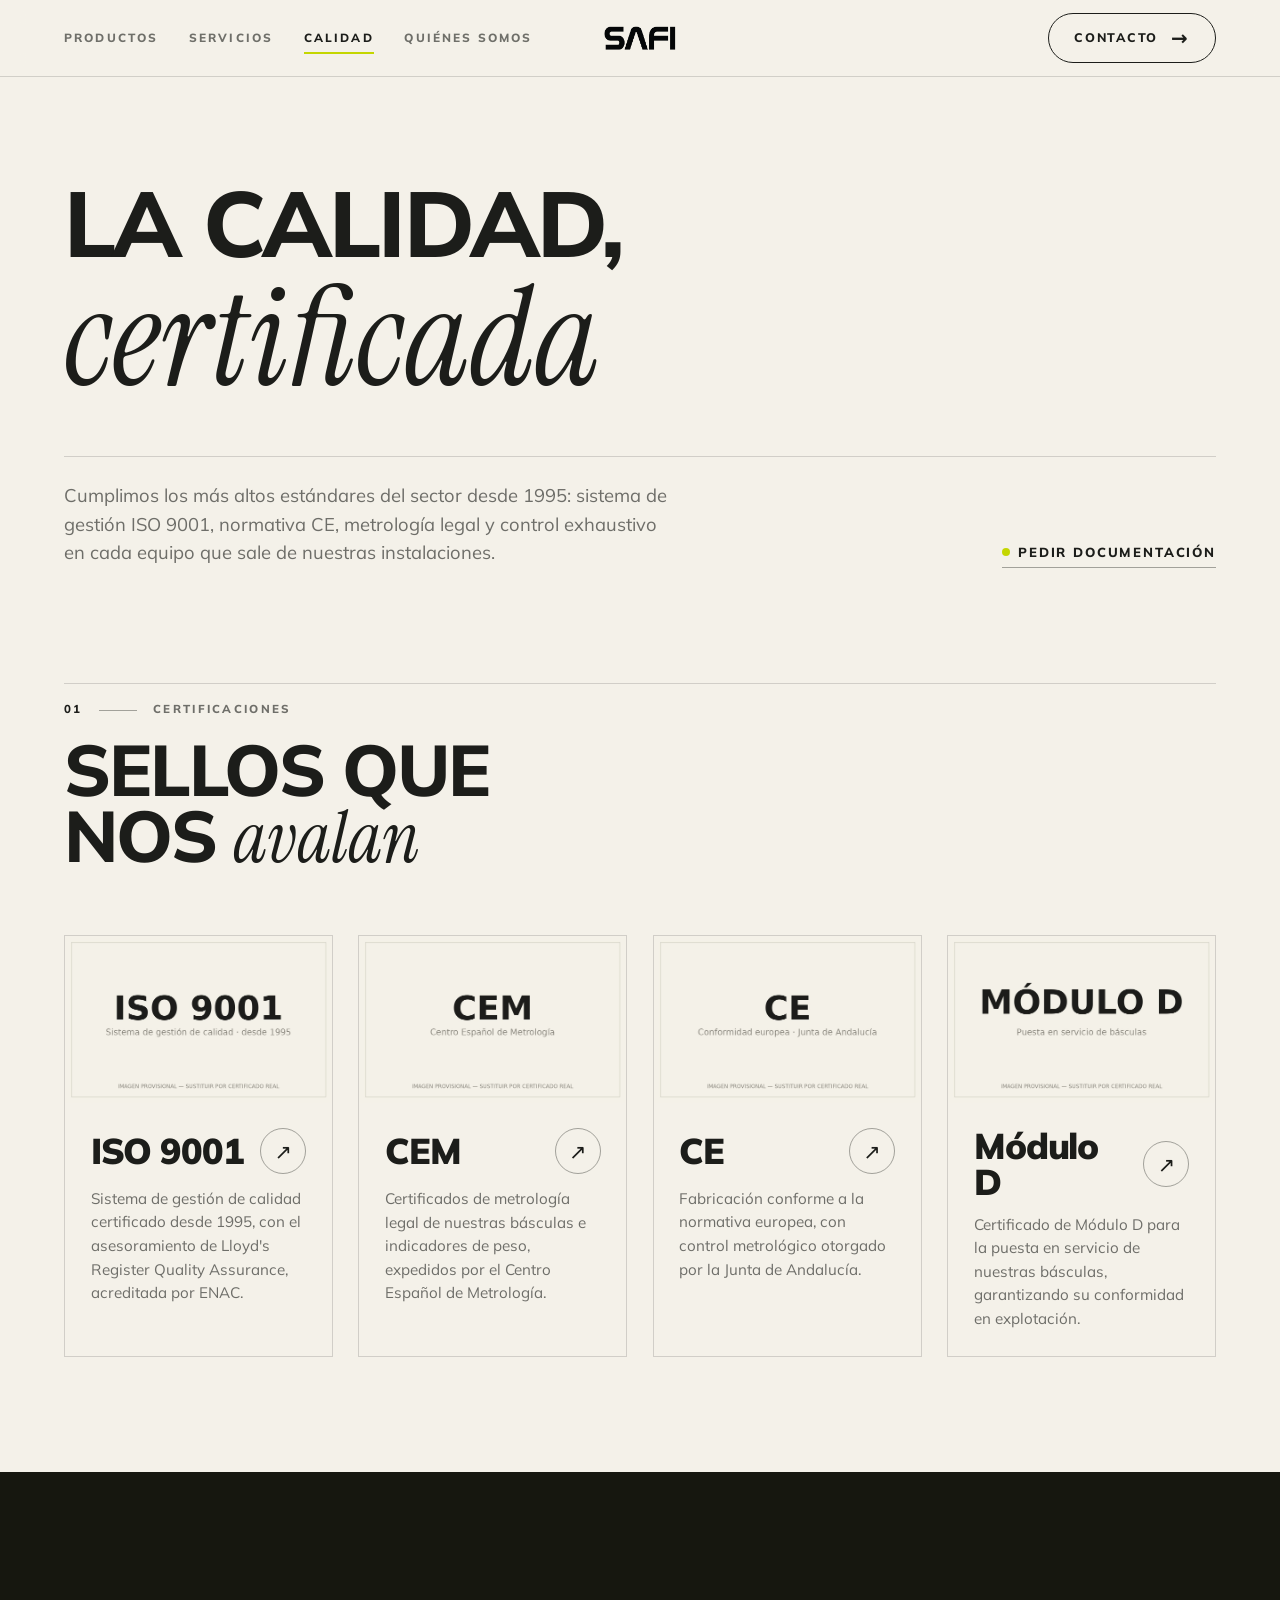
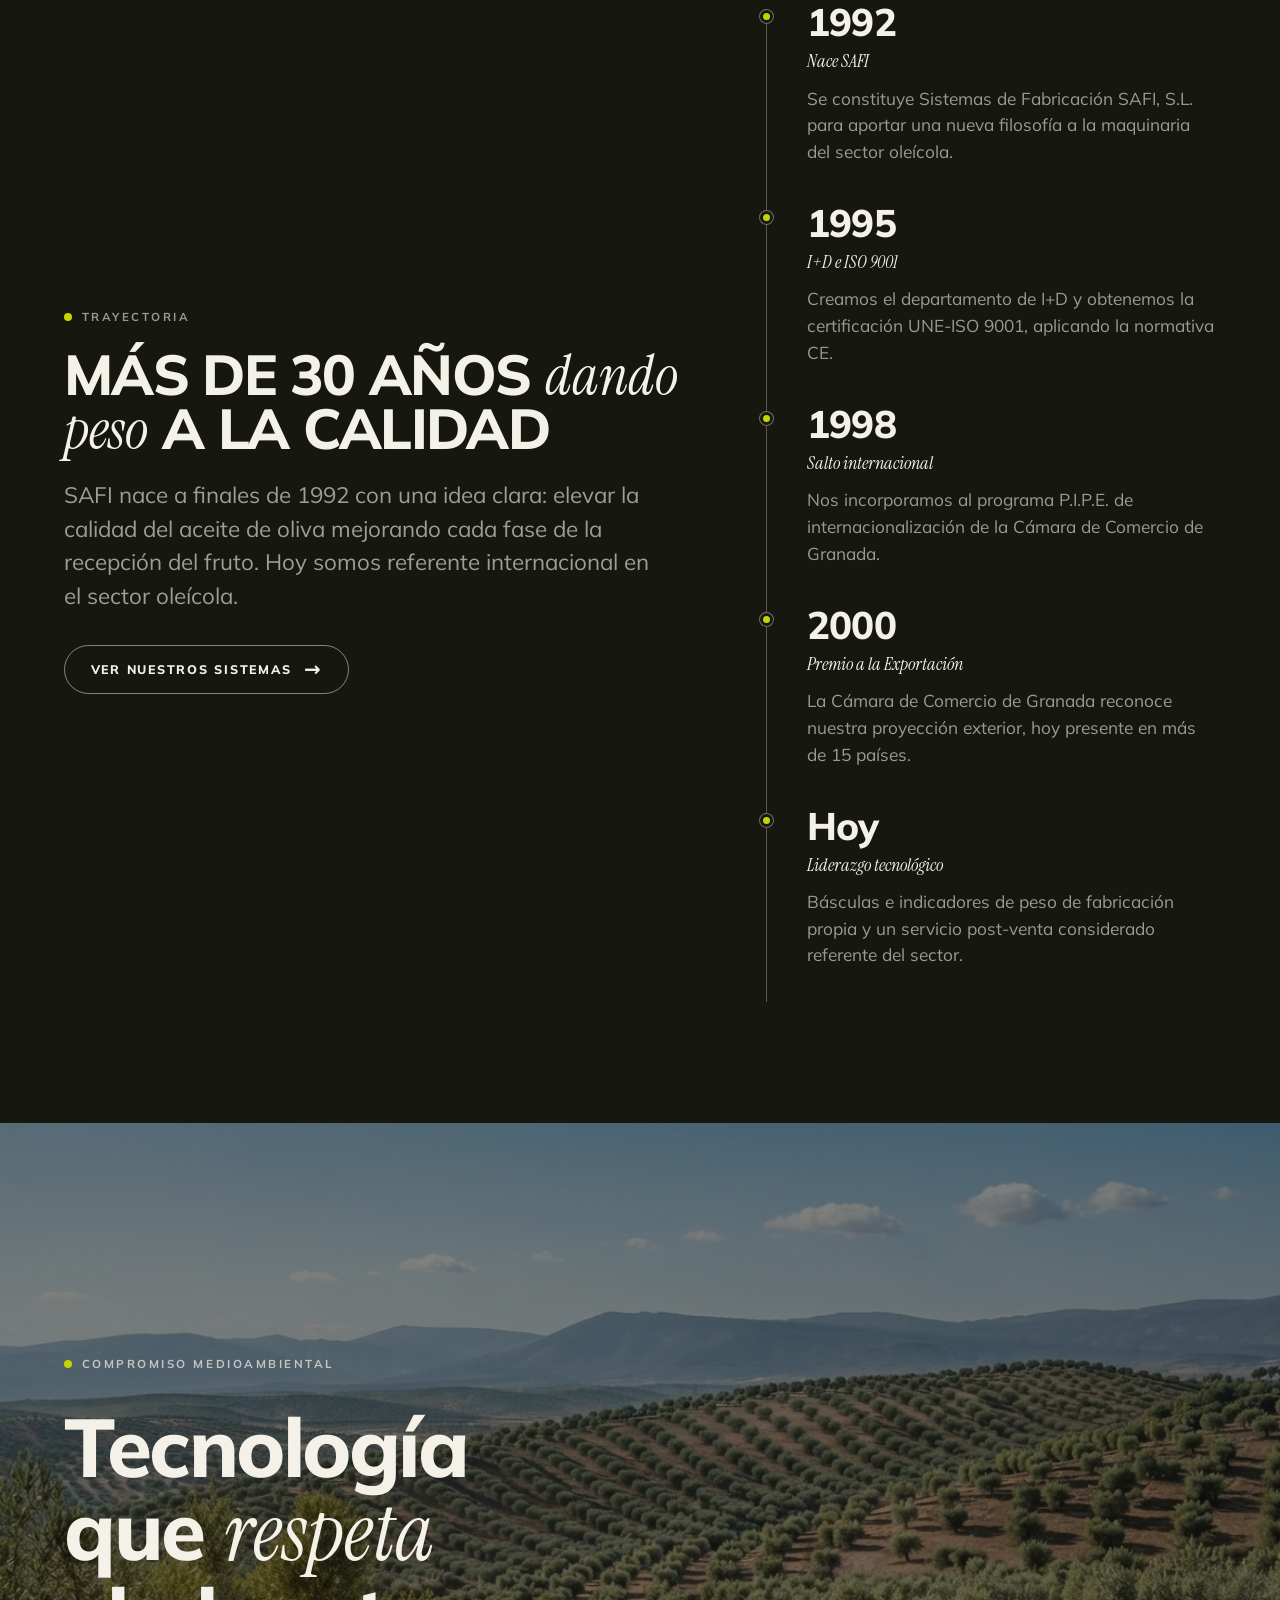
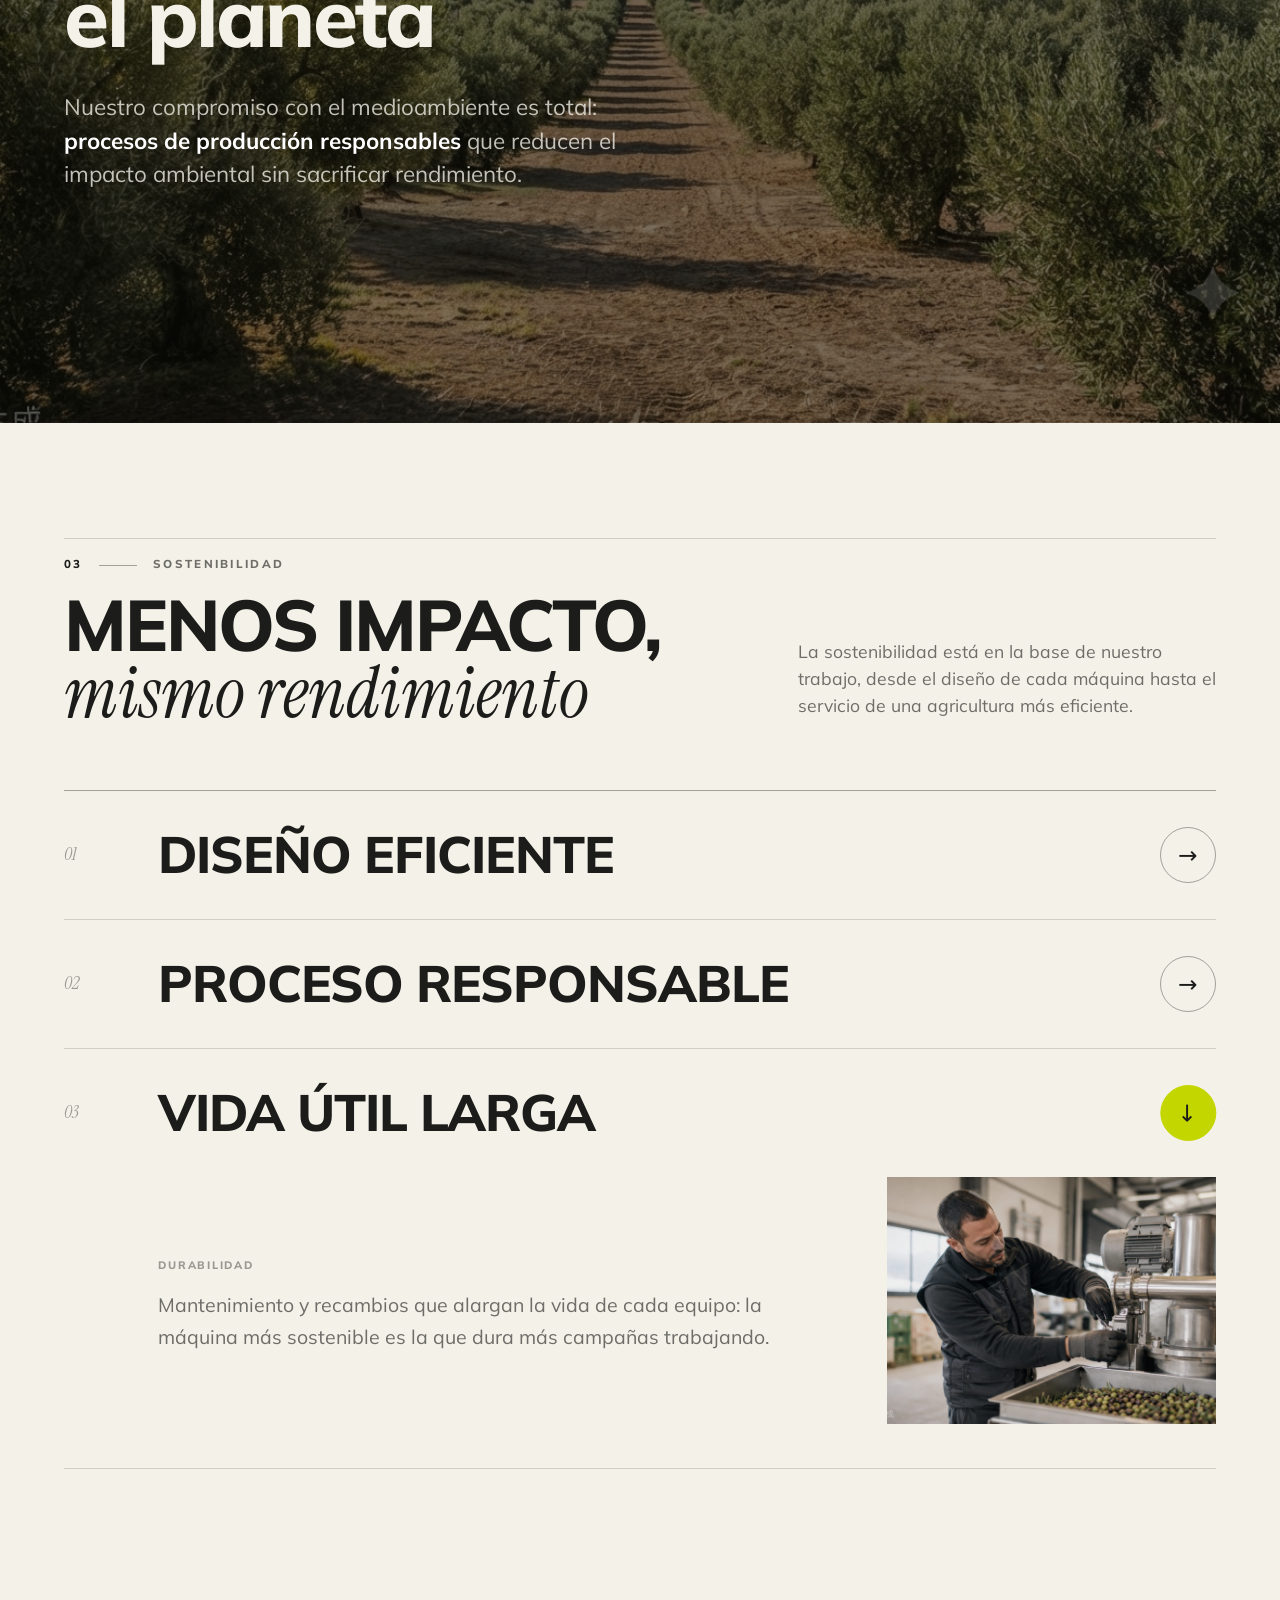
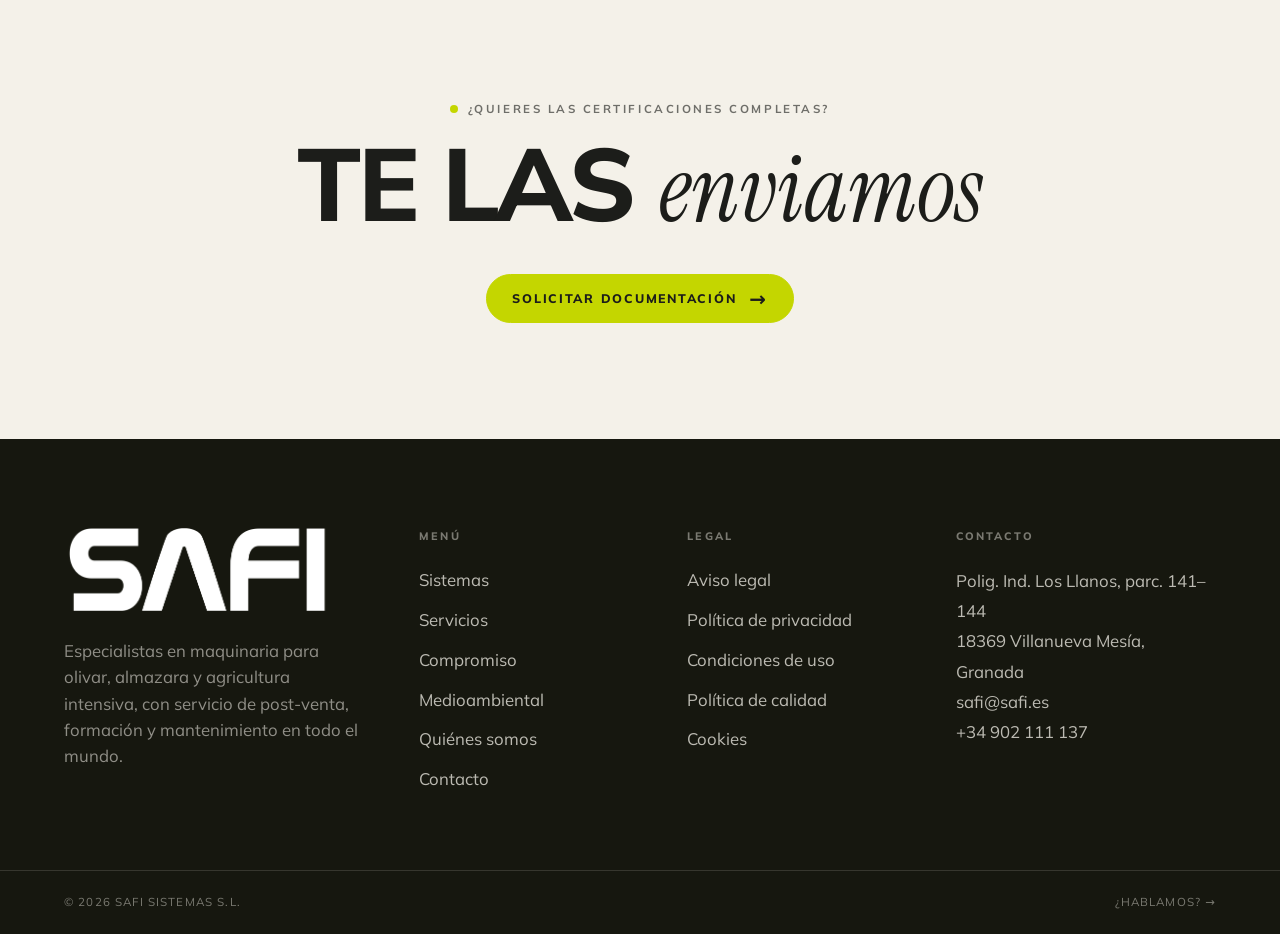
==== commit d0f005ac: "cambios" ====
--- a/calidad.html
+++ b/calidad.html
@@ -257,7 +257,6 @@
     </div>
     <div class="container footer-bottom">
       <span>© <span data-year>2026</span> SAFI Sistemas S.L.</span>
-      <span>witcreativo - granada</span>
       <a href="contacto.html">¿Hablamos? →</a>
     </div>
   </footer>
